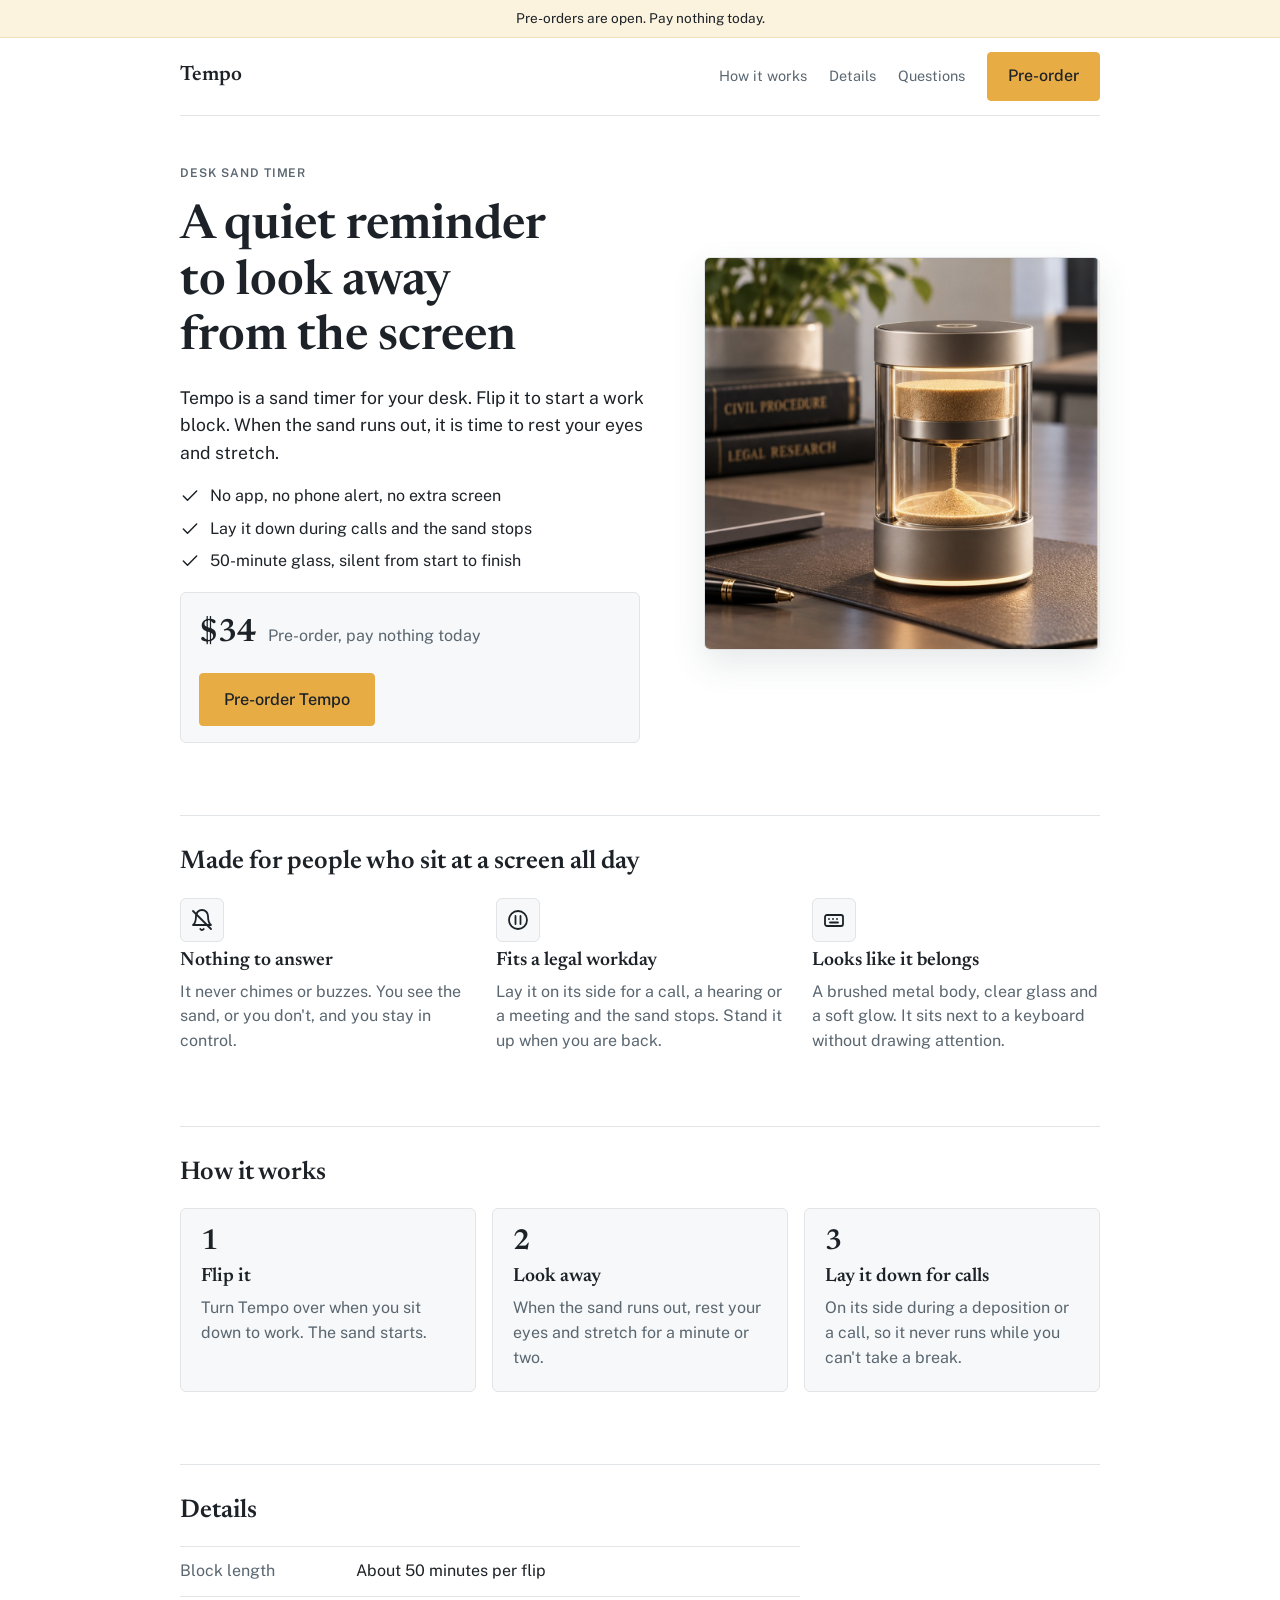
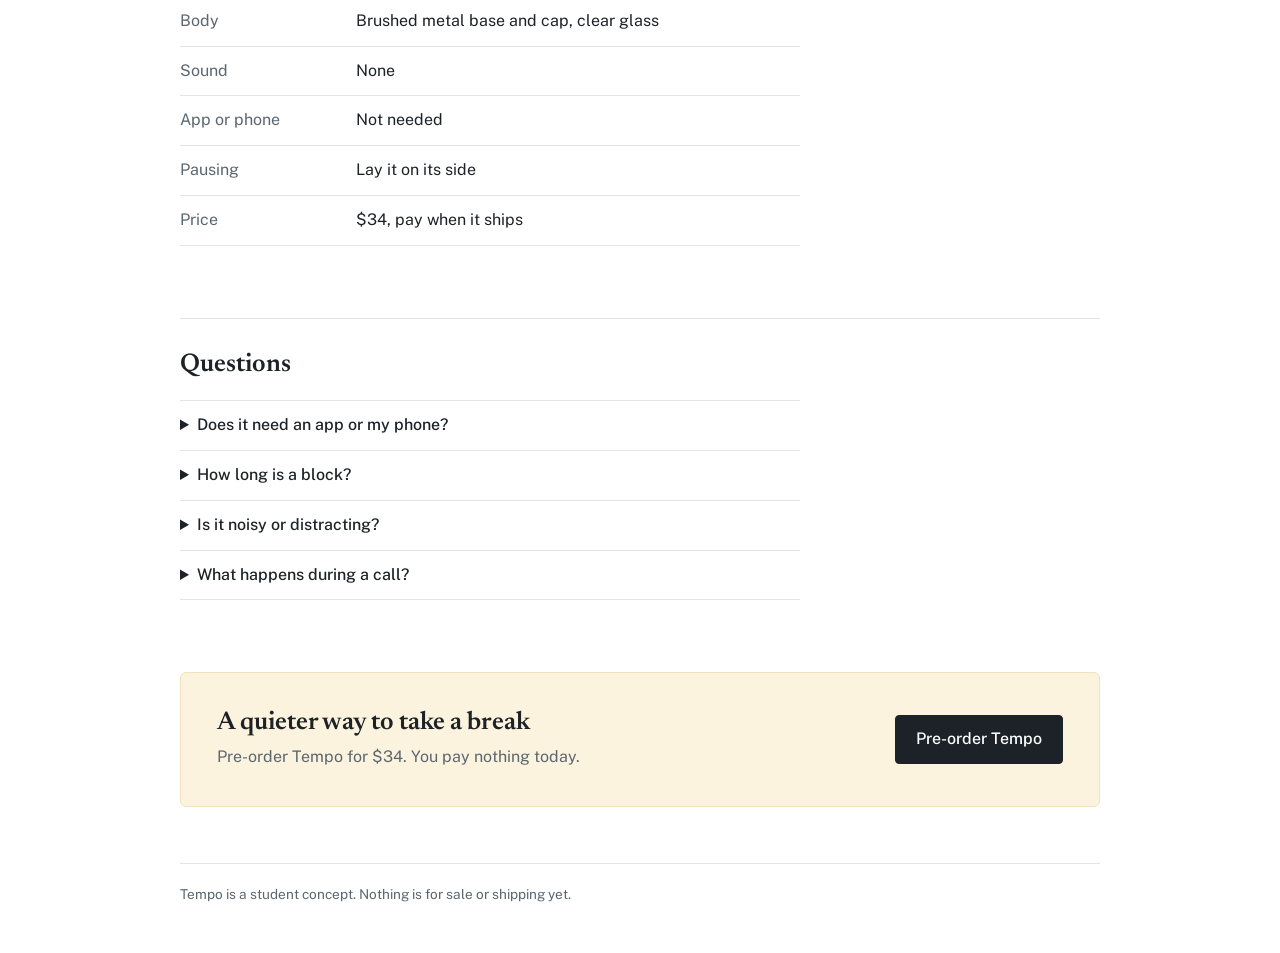
==== index.html @ 4ef8186d "Add files via upload" ====
<!doctype html>
<html lang="en">
<head>
<meta charset="utf-8">
<meta name="viewport" content="width=device-width, initial-scale=1">
<title>Tempo | A quiet desk sand timer for screen breaks</title>
<meta name="description" content="Tempo is a sand timer for your desk. Flip it to start a work block, and when the sand runs out, look away from the screen and stretch. No app, no alerts.">
<link rel="icon" href="favicon.svg" type="image/svg+xml">
<link rel="stylesheet" href="https://fonts.googleapis.com/css2?family=Newsreader:wght@500;600&family=Public+Sans:wght@400;500;600&display=swap">
<link rel="stylesheet" href="styles.css">
<!-- ANALYTICS: paste your analytics snippet (Plausible, Google Analytics, etc.) here and on the other pages. -->
</head>
<body data-page="home" class="has-sticky">
<div class="announce">Pre-orders are open. Pay nothing today.</div>
<div class="col">
  <nav>
    <a class="brand" href="index.html">Tempo</a>
    <div class="navlinks">
      <a class="navlink" href="#how">How it works</a>
      <a class="navlink" href="#details">Details</a>
      <a class="navlink" href="#faq">Questions</a>
      <a class="btn" href="checkout.html" data-cta>Pre-order</a>
    </div>
  </nav>

  <main>
    <section class="hero">
      <div class="text">
        <span class="label">Desk sand timer</span>
        <h1 data-focus tabindex="-1">A quiet reminder to look away from the screen</h1>
        <p class="lead">Tempo is a sand timer for your desk. Flip it to start a work block. When the sand runs out, it is time to rest your eyes and stretch.</p>
        <ul class="checks">
          <li><svg viewBox="0 0 24 24" aria-hidden="true"><polyline points="4 12 9 17 20 6"/></svg>No app, no phone alert, no extra screen</li>
          <li><svg viewBox="0 0 24 24" aria-hidden="true"><polyline points="4 12 9 17 20 6"/></svg>Lay it down during calls and the sand stops</li>
          <li><svg viewBox="0 0 24 24" aria-hidden="true"><polyline points="4 12 9 17 20 6"/></svg>50-minute glass, silent from start to finish</li>
        </ul>
        <div class="buybox">
          <div class="price"><strong>$34</strong><span class="muted">Pre-order, pay nothing today</span></div>
          <a class="btn big" href="checkout.html" data-cta>Pre-order Tempo</a>
        </div>
      </div>
      <figure class="shot">
        <img src="tempo-hero.jpg" width="1010" height="1002" alt="Concept render of the Tempo sand timer on a desk next to law books, with a brushed metal body, clear glass and a soft glow">
      </figure>
    </section>

    <section class="block">
      <h2>Made for people who sit at a screen all day</h2>
      <div class="cols3">
        <div>
          <span class="icon"><svg viewBox="0 0 24 24" aria-hidden="true"><path d="M6 8a6 6 0 0 1 12 0c0 7 3 9 3 9H3s3-2 3-9"/><path d="M10.3 21a1.94 1.94 0 0 0 3.4 0"/><path d="M3 3l18 18"/></svg></span>
          <h3>Nothing to answer</h3><p class="muted">It never chimes or buzzes. You see the sand, or you don't, and you stay in control.</p>
        </div>
        <div>
          <span class="icon"><svg viewBox="0 0 24 24" aria-hidden="true"><circle cx="12" cy="12" r="9"/><path d="M9.5 8v8M14.5 8v8"/></svg></span>
          <h3>Fits a legal workday</h3><p class="muted">Lay it on its side for a call, a hearing or a meeting and the sand stops. Stand it up when you are back.</p>
        </div>
        <div>
          <span class="icon"><svg viewBox="0 0 24 24" aria-hidden="true"><rect x="3" y="7" width="18" height="11" rx="2"/><path d="M7 11h.01M11 11h.01M15 11h.01M8 14.5h8"/></svg></span>
          <h3>Looks like it belongs</h3><p class="muted">A brushed metal body, clear glass and a soft glow. It sits next to a keyboard without drawing attention.</p>
        </div>
      </div>
    </section>

    <section class="block" id="how">
      <h2>How it works</h2>
      <ol class="stepcards">
        <li><span class="n">1</span><h3>Flip it</h3><p class="muted">Turn Tempo over when you sit down to work. The sand starts.</p></li>
        <li><span class="n">2</span><h3>Look away</h3><p class="muted">When the sand runs out, rest your eyes and stretch for a minute or two.</p></li>
        <li><span class="n">3</span><h3>Lay it down for calls</h3><p class="muted">On its side during a deposition or a call, so it never runs while you can't take a break.</p></li>
      </ol>
    </section>

    <section class="block" id="details">
      <h2>Details</h2>
      <dl class="specs">
        <dt>Block length</dt><dd>About 50 minutes per flip</dd>
        <dt>Body</dt><dd>Brushed metal base and cap, clear glass</dd>
        <dt>Sound</dt><dd>None</dd>
        <dt>App or phone</dt><dd>Not needed</dd>
        <dt>Pausing</dt><dd>Lay it on its side</dd>
        <dt>Price</dt><dd>$34, pay when it ships</dd>
      </dl>
    </section>

    <section class="block" id="faq">
      <h2>Questions</h2>
      <div>
        <details><summary>Does it need an app or my phone?</summary><p>No. There is nothing to pair, connect or install.</p></details>
        <details><summary>How long is a block?</summary><p>The glass runs for about 50 minutes, which is how often a short screen break is usually suggested.</p></details>
        <details><summary>Is it noisy or distracting?</summary><p>It makes no sound. Nobody else in the office needs to know it is there.</p></details>
        <details><summary>What happens during a call?</summary><p>Lay it on its side and the sand stops. Stand it back up and it picks up where it left off.</p></details>
      </div>
    </section>

    <section class="band">
      <div>
        <h2>A quieter way to take a break</h2>
        <p>Pre-order Tempo for $34. You pay nothing today.</p>
      </div>
      <a class="btn" href="checkout.html" data-cta>Pre-order Tempo</a>
    </section>
  </main>

  <footer>Tempo is a student concept. Nothing is for sale or shipping yet.</footer>
</div>

<div class="sticky-cta">
  <div><strong>$34</strong> <span class="small">pay nothing today</span></div>
  <a class="btn" href="checkout.html" data-cta>Pre-order</a>
</div>
<script src="site.js"></script>
</body>
</html>
---- styles.css ----
:root {
  --bg: #ffffff;
  --surface: #f6f8f9;
  --ink: #1c2227;
  --muted: #5a6670;
  --rule: #e1e5e8;
  --accent: #e8ac45;
  --accent-hover: #dd9f33;
  --tint: #fcf3df;
  --err: #b83c2b;
  --display: "Newsreader", Georgia, "Times New Roman", serif;
  --body: "Public Sans", system-ui, -apple-system, "Segoe UI", Arial, sans-serif;
  color-scheme: light;
}
* { box-sizing: border-box; }
html { -webkit-text-size-adjust: 100%; }
body {
  margin: 0;
  background: var(--bg); color: var(--ink);
  font-family: var(--body); font-size: 16px; line-height: 1.55;
  padding: 0 16px 48px;
}
[hidden] { display: none !important; }
.col { max-width: 920px; margin: 0 auto; }
h1, h2, h3 { font-family: var(--display); font-weight: 600; line-height: 1.15; margin: 0; text-wrap: balance; }
h1 { font-size: clamp(2rem, 5vw, 3rem); }
h2 { font-size: 1.6rem; }
h3 { font-size: 1.2rem; }
p { margin: 0; max-width: 62ch; }
a { color: var(--ink); }
.muted { color: var(--muted); }
.small { font-size: .85rem; color: var(--muted); }
.label { font-size: .75rem; letter-spacing: .08em; text-transform: uppercase; color: var(--muted); font-weight: 600; }
[tabindex="-1"]:focus { outline: none; }
:focus-visible { outline: 2px solid var(--ink); outline-offset: 2px; }

nav { display: flex; align-items: center; justify-content: space-between; gap: 16px; padding-block: 14px; border-bottom: 1px solid var(--rule); position: sticky; top: 0; background: var(--bg); z-index: 5; }
nav .brand { font-family: var(--display); font-weight: 600; font-size: 1.3rem; text-decoration: none; }
.btn { display: inline-block; background: var(--accent); color: var(--ink); border: 1px solid var(--accent); border-radius: 4px; padding: 11px 20px; font: inherit; font-weight: 500; text-decoration: none; cursor: pointer; }
.btn.alt { background: transparent; color: var(--ink); border-color: var(--rule); }
.btn:hover { background: var(--accent-hover); border-color: var(--accent-hover); }
.btn.alt:hover { background: var(--surface); border-color: var(--rule); }
.btn[disabled] { opacity: .4; cursor: default; }

main { display: flex; flex-direction: column; gap: 72px; padding-top: 48px; }
.hero { display: grid; grid-template-columns: minmax(0, 1.1fr) minmax(0, .9fr); gap: 40px; align-items: center; }
.hero .text { display: flex; flex-direction: column; gap: 18px; min-width: 0; }
.price { display: flex; align-items: baseline; gap: 12px; }
.price strong { font-family: var(--display); font-size: 2rem; font-weight: 600; }
.shot { margin: 0; border: 1px solid var(--rule); border-radius: 6px; overflow: hidden; background: var(--surface); box-shadow: 0 14px 34px rgba(60, 70, 80, .12); }
.shot img { display: block; width: 100%; height: auto; }
.cols3 { display: grid; grid-template-columns: repeat(3, minmax(0, 1fr)); gap: 28px; }
.cols3 > div { display: flex; flex-direction: column; gap: 8px; min-width: 0; }
section.block { display: flex; flex-direction: column; gap: 20px; border-top: 1px solid var(--rule); padding-top: 32px; }
ol.steps { margin: 0; padding-left: 1.3em; display: flex; flex-direction: column; gap: 8px; max-width: 58ch; }
details { border-top: 1px solid var(--rule); padding-block: 12px; max-width: 62ch; }
details:last-of-type { border-bottom: 1px solid var(--rule); }
summary { cursor: pointer; font-weight: 500; }
details p { margin-top: 8px; color: var(--muted); }
.buy { display: flex; flex-wrap: wrap; align-items: center; gap: 16px; }

.checkout { display: grid; grid-template-columns: minmax(0, 1.2fr) minmax(0, .8fr); gap: 40px; align-items: start; }
form.card, .summary, .notice { background: var(--surface); border: 1px solid var(--rule); border-radius: 6px; padding: 24px; display: flex; flex-direction: column; gap: 16px; min-width: 0; }
.notice { gap: 12px; }
.field { display: flex; flex-direction: column; gap: 6px; }
.field label, .field .lab { font-size: .85rem; font-weight: 600; }
input[type="text"], input[type="email"], select, textarea { font: inherit; color: var(--ink); background: var(--bg); border: 1px solid var(--rule); border-radius: 4px; padding: 10px 12px; width: 100%; }
textarea { min-height: 84px; resize: vertical; }
.line { display: flex; justify-content: space-between; gap: 16px; }
.line.total { border-top: 1px solid var(--rule); padding-top: 12px; font-weight: 600; }
.item { display: flex; gap: 14px; align-items: center; }
.item img { width: 56px; height: 56px; object-fit: cover; object-position: 63% 50%; border-radius: 4px; flex: none; }
.err { color: var(--err); font-size: .85rem; }

.score { display: flex; flex-wrap: wrap; gap: 6px; }
.score label { cursor: pointer; }
.score input { position: absolute; opacity: 0; pointer-events: none; }
.score span { display: grid; place-items: center; width: 40px; height: 40px; border: 1px solid var(--rule); border-radius: 4px; background: var(--bg); }
.score input:checked + span { background: var(--ink); color: var(--bg); border-color: var(--ink); }
.score input:focus-visible + span { outline: 2px solid var(--ink); outline-offset: 2px; }

table { border-collapse: collapse; width: 100%; font-variant-numeric: tabular-nums; }
th, td { text-align: left; padding: 8px 12px; border-bottom: 1px solid var(--rule); }
th { font-size: .75rem; letter-spacing: .06em; text-transform: uppercase; color: var(--muted); }
.scroll { overflow-x: auto; }
.row { display: flex; flex-wrap: wrap; gap: 8px; }
ul.plain { margin: 0; padding-left: 1.1em; display: flex; flex-direction: column; gap: 6px; }

footer { margin-top: 56px; padding-top: 20px; border-top: 1px solid var(--rule); font-size: .85rem; color: var(--muted); }

@media (max-width: 720px) {
  .hero, .checkout { grid-template-columns: minmax(0, 1fr); gap: 24px; }
  .cols3 { grid-template-columns: minmax(0, 1fr); gap: 20px; }
  main { gap: 48px; padding-top: 28px; }
  .shot { order: -1; }
}

/* additions */
.announce { background: var(--tint); color: var(--ink); text-align: center; font-size: .85rem; padding: 8px 16px; margin-inline: -16px; border-bottom: 1px solid #f1e2bd; }
.navlinks { display: flex; align-items: center; gap: 22px; }
.navlink { font-size: .9rem; text-decoration: none; color: var(--muted); }
.navlink:hover { color: var(--ink); }
.lead { font-size: 1.1rem; }
ul.checks { list-style: none; margin: 0; padding: 0; display: flex; flex-direction: column; gap: 8px; }
ul.checks li { display: flex; gap: 10px; align-items: flex-start; }
ul.checks svg, .icon svg { fill: none; stroke: currentColor; stroke-width: 1.8; stroke-linecap: round; stroke-linejoin: round; }
ul.checks svg { width: 20px; height: 20px; flex: none; margin-top: 2px; }
.buybox { display: flex; flex-wrap: wrap; align-items: center; justify-content: space-between; gap: 14px 20px; border: 1px solid var(--rule); background: var(--surface); border-radius: 6px; padding: 16px 18px; max-width: 460px; }
.btn.big { padding: 13px 24px; font-size: 1.02rem; }
.icon { display: grid; place-items: center; width: 44px; height: 44px; border: 1px solid var(--rule); border-radius: 6px; background: var(--surface); }
.icon svg { width: 24px; height: 24px; }
ol.stepcards { list-style: none; margin: 0; padding: 0; display: grid; grid-template-columns: repeat(3, minmax(0, 1fr)); gap: 16px; }
ol.stepcards li { background: var(--surface); border: 1px solid var(--rule); border-radius: 6px; padding: 20px; display: flex; flex-direction: column; gap: 8px; min-width: 0; }
.stepcards .n { font-family: var(--display); font-size: 1.8rem; font-weight: 600; line-height: 1; }
dl.specs { display: grid; grid-template-columns: minmax(0, 11rem) minmax(0, 1fr); margin: 0; max-width: 620px; }
dl.specs dt, dl.specs dd { margin: 0; padding: 12px 0; border-top: 1px solid var(--rule); }
dl.specs dt { color: var(--muted); }
dl.specs dt:nth-last-of-type(1), dl.specs dd:last-of-type { border-bottom: 1px solid var(--rule); }
.band { background: var(--tint); color: var(--ink); border: 1px solid #f1e2bd; border-radius: 6px; padding: 36px; display: flex; flex-wrap: wrap; align-items: center; justify-content: space-between; gap: 20px 32px; }
.band p { margin-top: 6px; color: var(--muted); }
.band .btn { background: var(--ink); color: var(--bg); border-color: var(--ink); }
.band .btn:hover { background: #2d363d; border-color: #2d363d; }
.sticky-cta { display: none; }
.progress { list-style: none; margin: 0; padding: 0; display: flex; gap: 20px; font-size: .85rem; color: var(--muted); }
.progress li { display: flex; align-items: center; gap: 8px; }
.progress li::before { content: attr(data-n); display: grid; place-items: center; width: 22px; height: 22px; border: 1px solid var(--rule); border-radius: 50%; font-weight: 600; }
.progress li[aria-current="step"] { color: var(--ink); font-weight: 600; }
.progress li[aria-current="step"]::before { background: var(--ink); color: var(--bg); border-color: var(--ink); }
.item img { width: 72px; height: 72px; }
.status { display: flex; gap: 14px; align-items: flex-start; }
.status .icon { flex: none; }
html { scroll-behavior: smooth; scroll-padding-top: 72px; }
@media (prefers-reduced-motion: reduce) { html { scroll-behavior: auto; } }

@media (max-width: 720px) {
  .navlink { display: none; }
  ol.stepcards { grid-template-columns: minmax(0, 1fr); }
  .band { padding: 24px; }
  body.has-sticky { padding-bottom: 88px; }
  .sticky-cta { display: flex; align-items: center; justify-content: space-between; gap: 12px; position: fixed; left: 0; right: 0; bottom: 0; background: var(--surface); border-top: 1px solid var(--rule); padding: 10px 16px calc(10px + env(safe-area-inset-bottom, 0px)); z-index: 6; }
}

main.tight { gap: 28px; }
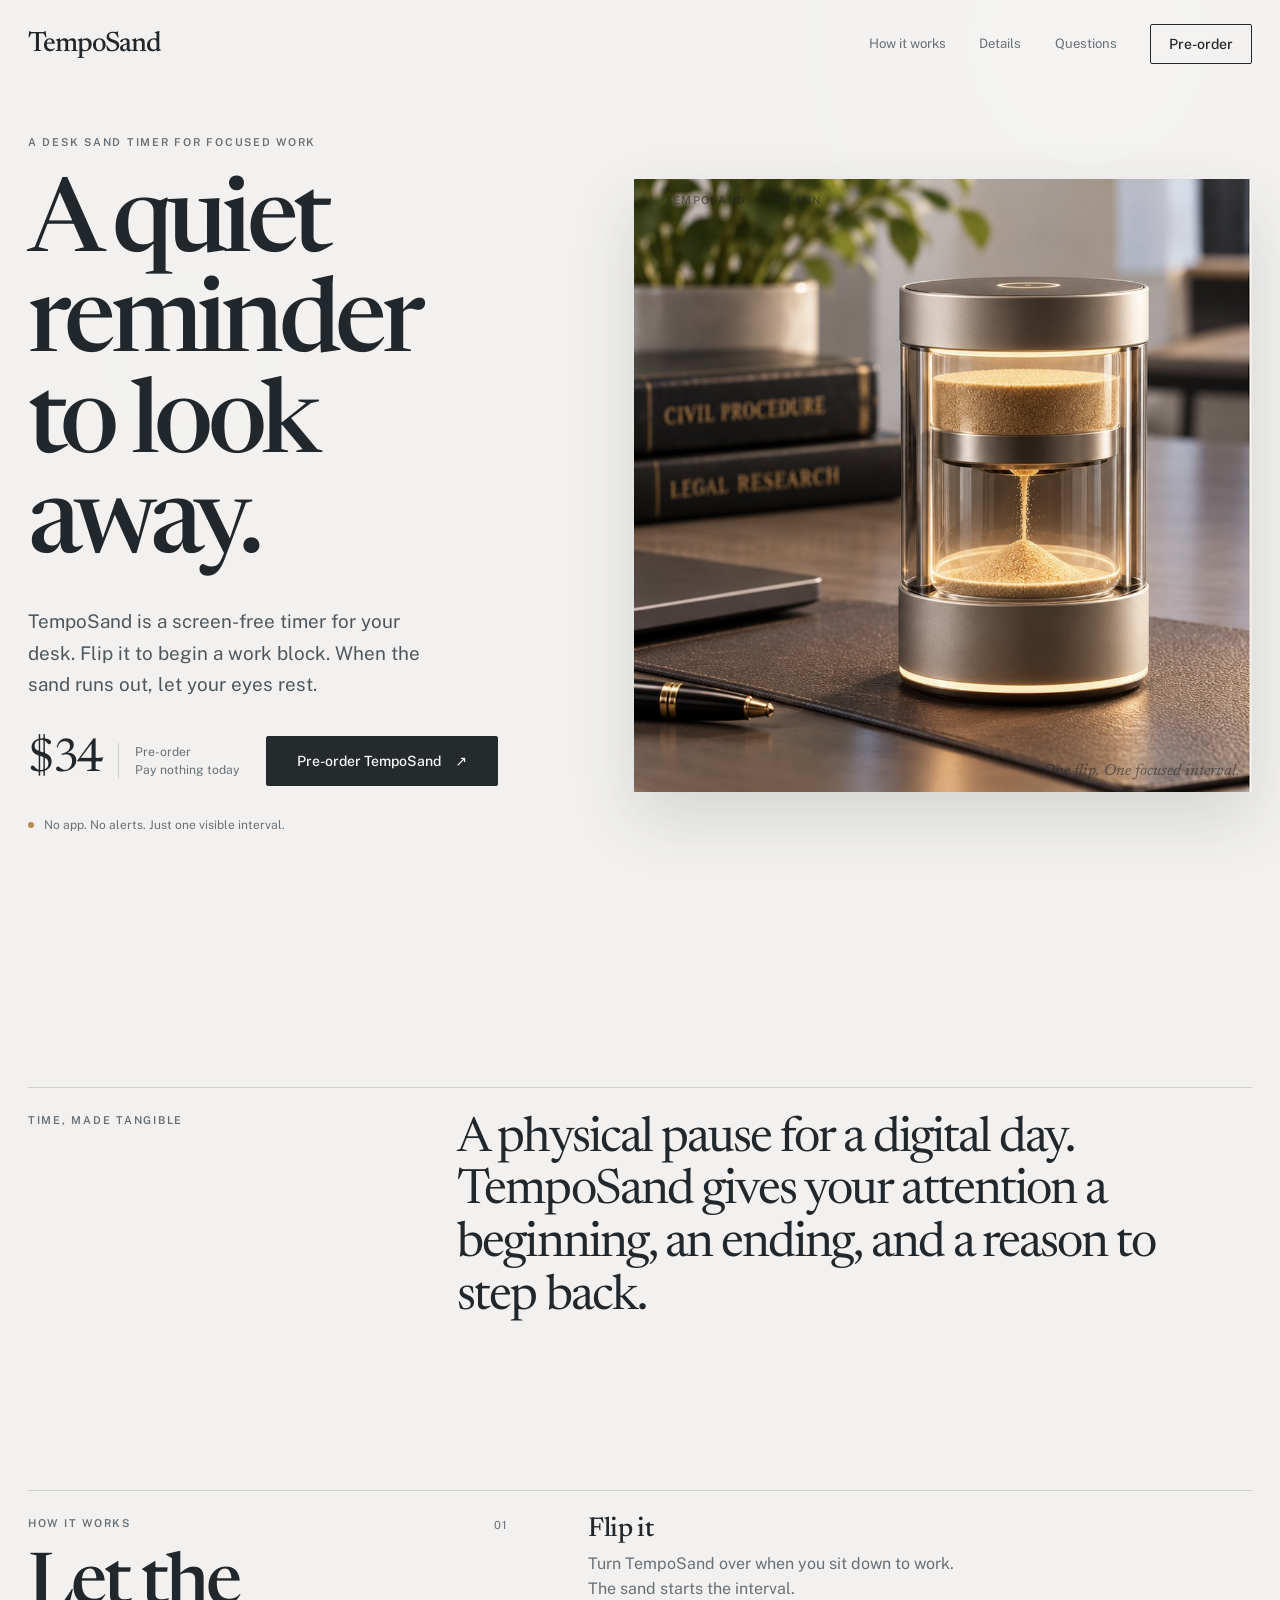
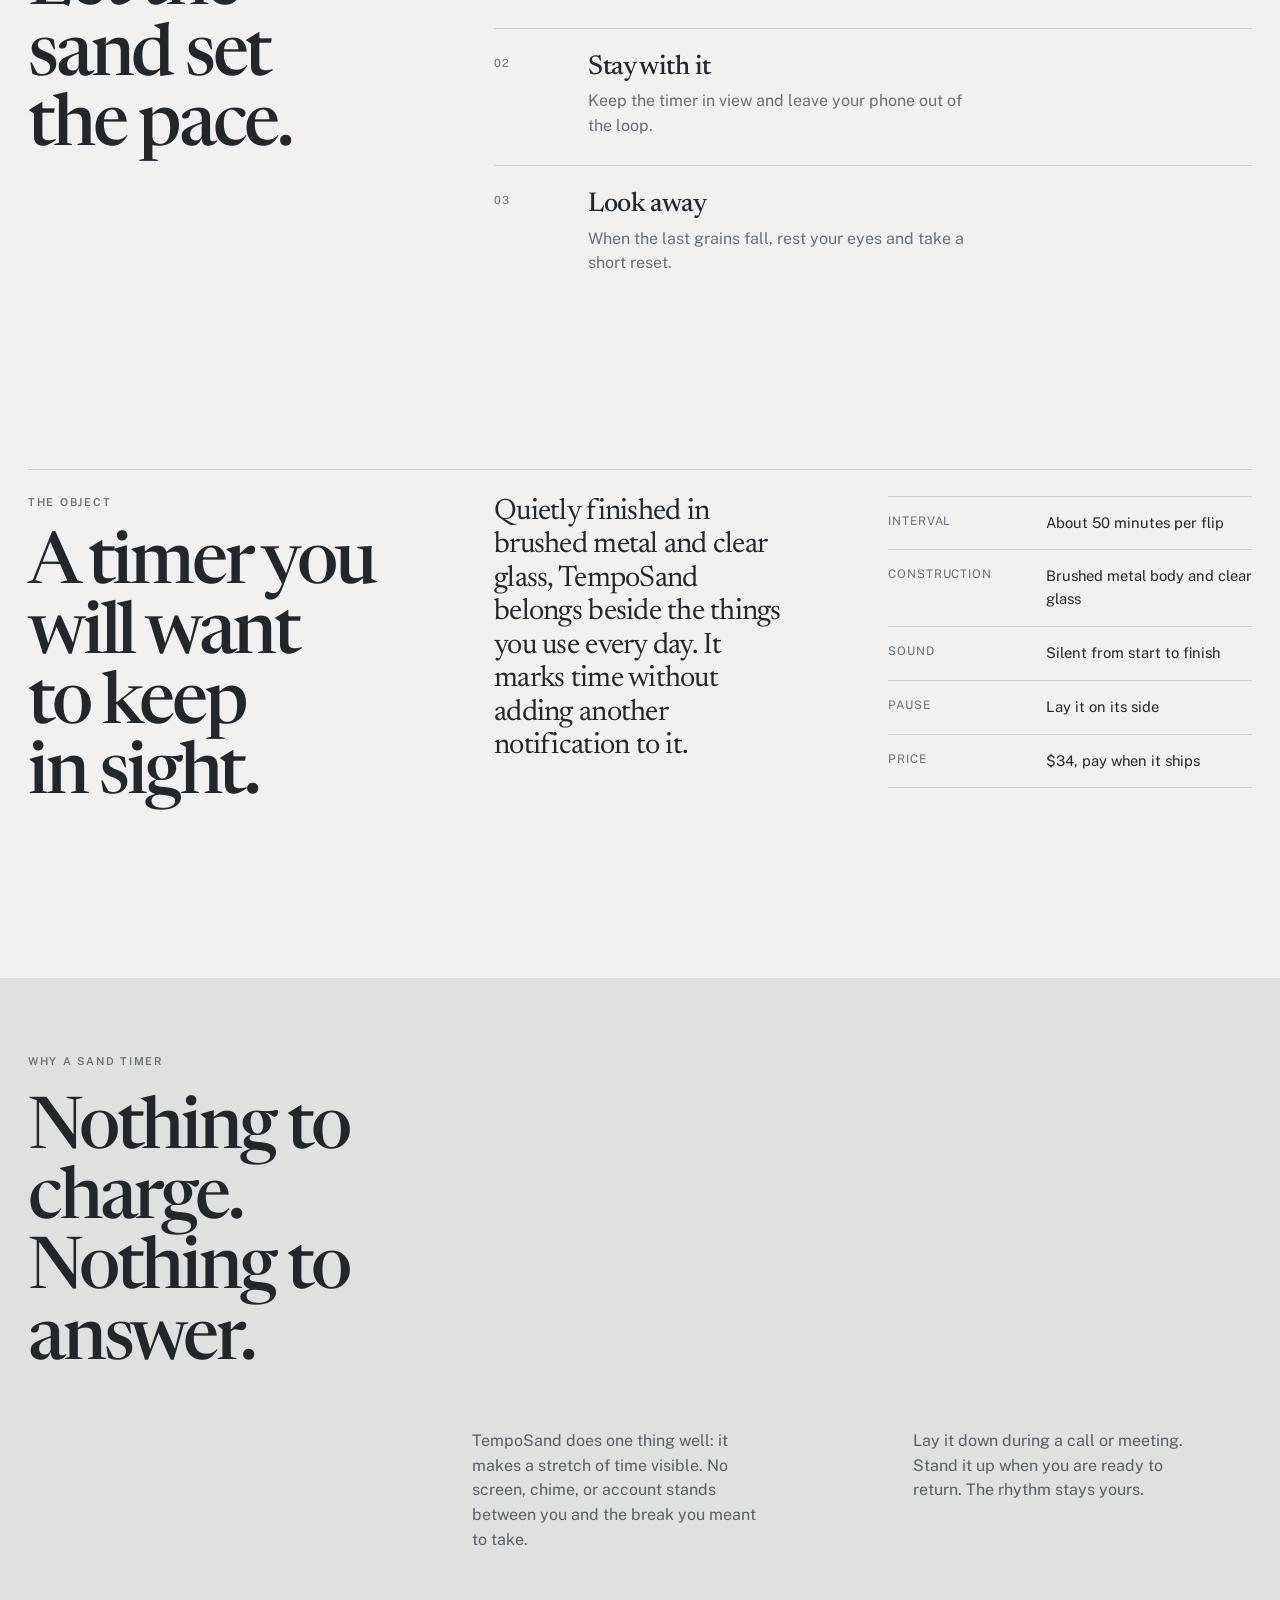
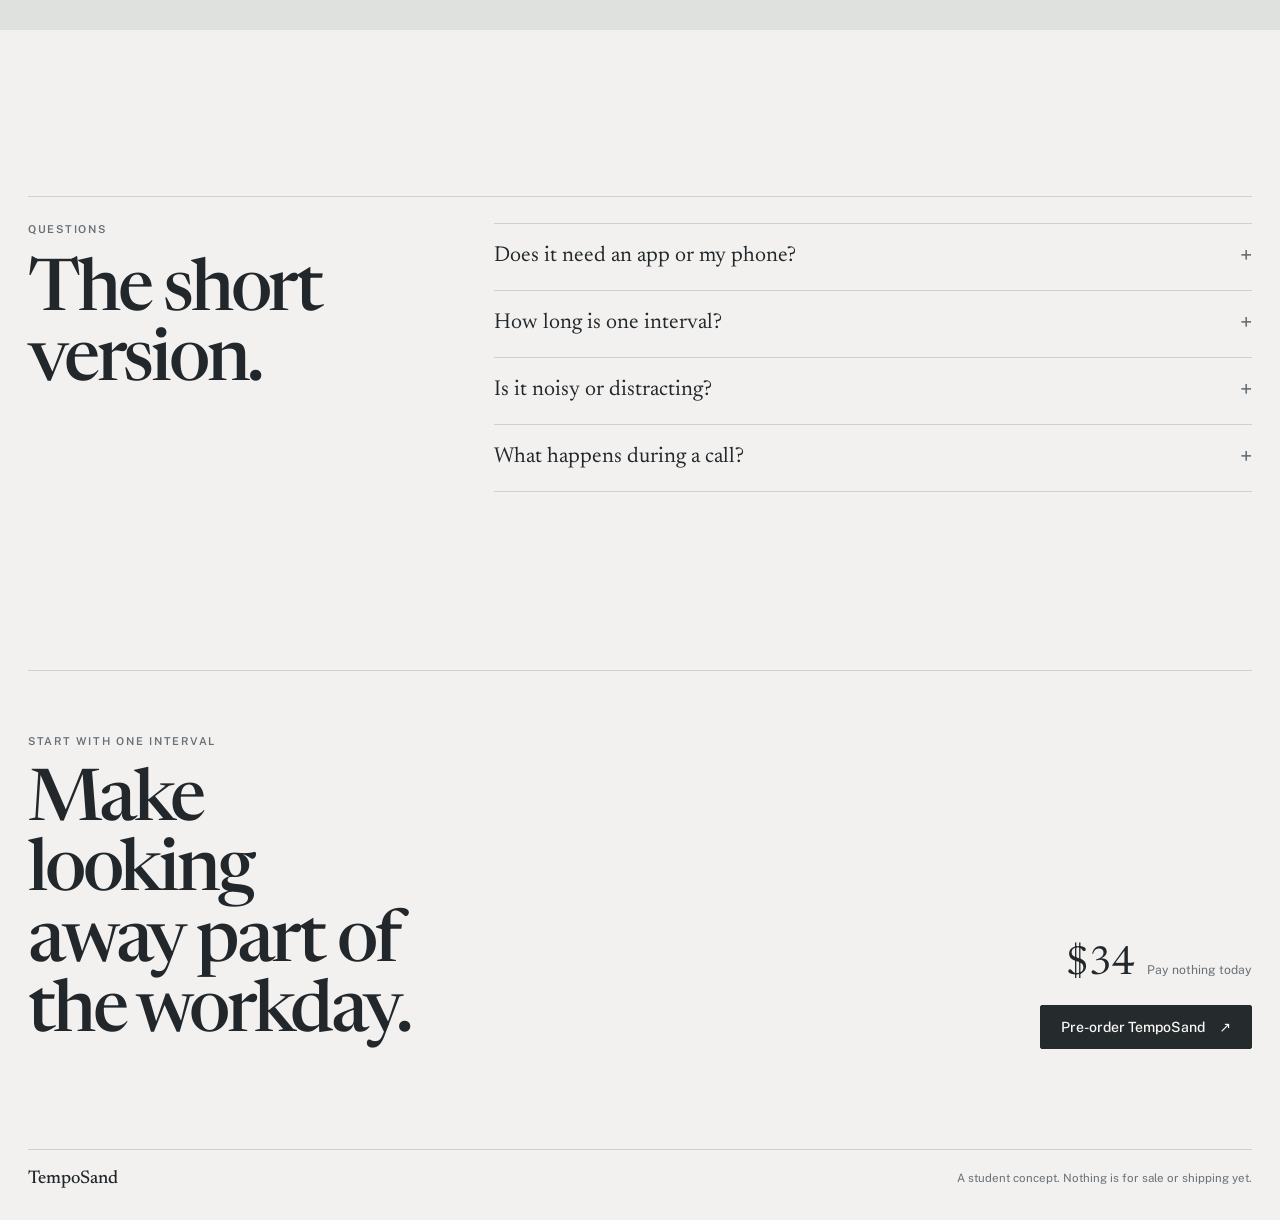
==== commit d520d632: "revision 2" ====
--- a/index.html
+++ b/index.html
@@ -3,112 +3,109 @@
 <head>
 <meta charset="utf-8">
 <meta name="viewport" content="width=device-width, initial-scale=1">
-<title>Tempo | A quiet desk sand timer for screen breaks</title>
-<meta name="description" content="Tempo is a sand timer for your desk. Flip it to start a work block, and when the sand runs out, look away from the screen and stretch. No app, no alerts.">
+<title>TempoSand | A quiet desk sand timer</title>
+<meta name="description" content="TempoSand is a screen-free desk sand timer for focused work blocks and intentional breaks. Pre-order for $34 and pay nothing today.">
 <link rel="icon" href="favicon.svg" type="image/svg+xml">
-<link rel="stylesheet" href="https://fonts.googleapis.com/css2?family=Newsreader:wght@500;600&family=Public+Sans:wght@400;500;600&display=swap">
+<link rel="preconnect" href="https://fonts.googleapis.com">
+<link rel="preconnect" href="https://fonts.gstatic.com" crossorigin>
+<link rel="stylesheet" href="https://fonts.googleapis.com/css2?family=Newsreader:opsz,wght@6..72,400;6..72,500;6..72,600&family=Public+Sans:wght@400;500;600&display=swap">
 <link rel="stylesheet" href="styles.css">
 <!-- ANALYTICS: paste your analytics snippet (Plausible, Google Analytics, etc.) here and on the other pages. -->
 </head>
 <body data-page="home" class="has-sticky">
-<div class="announce">Pre-orders are open. Pay nothing today.</div>
-<div class="col">
-  <nav>
-    <a class="brand" href="index.html">Tempo</a>
-    <div class="navlinks">
-      <a class="navlink" href="#how">How it works</a>
-      <a class="navlink" href="#details">Details</a>
-      <a class="navlink" href="#faq">Questions</a>
-      <a class="btn" href="checkout.html" data-cta>Pre-order</a>
-    </div>
-  </nav>
+<div class="site-shell">
+  <header class="site-header">
+    <a class="brand" href="index.html" aria-label="TempoSand home">TempoSand</a>
+    <nav aria-label="Primary navigation">
+      <a href="#how">How it works</a>
+      <a href="#details">Details</a>
+      <a href="#faq">Questions</a>
+      <a class="btn btn-small" href="checkout.html" data-cta>Pre-order</a>
+    </nav>
+  </header>
 
   <main>
-    <section class="hero">
-      <div class="text">
-        <span class="label">Desk sand timer</span>
-        <h1 data-focus tabindex="-1">A quiet reminder to look away from the screen</h1>
-        <p class="lead">Tempo is a sand timer for your desk. Flip it to start a work block. When the sand runs out, it is time to rest your eyes and stretch.</p>
-        <ul class="checks">
-          <li><svg viewBox="0 0 24 24" aria-hidden="true"><polyline points="4 12 9 17 20 6"/></svg>No app, no phone alert, no extra screen</li>
-          <li><svg viewBox="0 0 24 24" aria-hidden="true"><polyline points="4 12 9 17 20 6"/></svg>Lay it down during calls and the sand stops</li>
-          <li><svg viewBox="0 0 24 24" aria-hidden="true"><polyline points="4 12 9 17 20 6"/></svg>50-minute glass, silent from start to finish</li>
-        </ul>
-        <div class="buybox">
-          <div class="price"><strong>$34</strong><span class="muted">Pre-order, pay nothing today</span></div>
-          <a class="btn big" href="checkout.html" data-cta>Pre-order Tempo</a>
+    <section class="hero" aria-labelledby="hero-title">
+      <div class="hero-copy">
+        <p class="eyebrow">A desk sand timer for focused work</p>
+        <h1 id="hero-title" data-focus tabindex="-1">A quiet reminder to look away.</h1>
+        <p class="hero-lede">TempoSand is a screen-free timer for your desk. Flip it to begin a work block. When the sand runs out, let your eyes rest.</p>
+        <div class="hero-purchase">
+          <div class="price-lockup"><span class="price">$34</span><span class="price-note">Pre-order<br>Pay nothing today</span></div>
+          <a class="btn btn-dark btn-large" href="checkout.html" data-cta>Pre-order TempoSand <span aria-hidden="true">↗</span></a>
         </div>
+        <p class="hero-note"><span class="status-dot" aria-hidden="true"></span> No app. No alerts. Just one visible interval.</p>
       </div>
-      <figure class="shot">
-        <img src="tempo-hero.jpg" width="1010" height="1002" alt="Concept render of the Tempo sand timer on a desk next to law books, with a brushed metal body, clear glass and a soft glow">
+      <figure class="product-stage">
+        <div class="stage-kicker">TempoSand <span>·</span> 50 min</div>
+        <img src="tempo-hero.jpg" width="1010" height="1002" alt="TempoSand desk sand timer with brushed metal ends and clear glass, sand flowing through the center">
+        <figcaption>One flip. One focused interval.</figcaption>
       </figure>
     </section>
 
-    <section class="block">
-      <h2>Made for people who sit at a screen all day</h2>
-      <div class="cols3">
-        <div>
-          <span class="icon"><svg viewBox="0 0 24 24" aria-hidden="true"><path d="M6 8a6 6 0 0 1 12 0c0 7 3 9 3 9H3s3-2 3-9"/><path d="M10.3 21a1.94 1.94 0 0 0 3.4 0"/><path d="M3 3l18 18"/></svg></span>
-          <h3>Nothing to answer</h3><p class="muted">It never chimes or buzzes. You see the sand, or you don't, and you stay in control.</p>
-        </div>
-        <div>
-          <span class="icon"><svg viewBox="0 0 24 24" aria-hidden="true"><circle cx="12" cy="12" r="9"/><path d="M9.5 8v8M14.5 8v8"/></svg></span>
-          <h3>Fits a legal workday</h3><p class="muted">Lay it on its side for a call, a hearing or a meeting and the sand stops. Stand it up when you are back.</p>
-        </div>
-        <div>
-          <span class="icon"><svg viewBox="0 0 24 24" aria-hidden="true"><rect x="3" y="7" width="18" height="11" rx="2"/><path d="M7 11h.01M11 11h.01M15 11h.01M8 14.5h8"/></svg></span>
-          <h3>Looks like it belongs</h3><p class="muted">A brushed metal body, clear glass and a soft glow. It sits next to a keyboard without drawing attention.</p>
-        </div>
+    <section class="intro-band" aria-label="Product introduction">
+      <p class="eyebrow">Time, made tangible</p>
+      <p class="intro-statement">A physical pause for a digital day. TempoSand gives your attention a beginning, an ending, and a reason to step back.</p>
+    </section>
+
+    <section class="section section-split" id="how" aria-labelledby="how-title">
+      <div class="section-heading">
+        <p class="eyebrow">How it works</p>
+        <h2 id="how-title">Let the sand set the pace.</h2>
+      </div>
+      <ol class="steps">
+        <li><span class="step-number">01</span><div><h3>Flip it</h3><p>Turn TempoSand over when you sit down to work. The sand starts the interval.</p></div></li>
+        <li><span class="step-number">02</span><div><h3>Stay with it</h3><p>Keep the timer in view and leave your phone out of the loop.</p></div></li>
+        <li><span class="step-number">03</span><div><h3>Look away</h3><p>When the last grains fall, rest your eyes and take a short reset.</p></div></li>
+      </ol>
+    </section>
+
+    <section class="section detail-section" id="details" aria-labelledby="details-title">
+      <div class="section-heading">
+        <p class="eyebrow">The object</p>
+        <h2 id="details-title">A timer you will want to keep in sight.</h2>
+      </div>
+      <div class="detail-grid">
+        <p class="detail-lede">Quietly finished in brushed metal and clear glass, TempoSand belongs beside the things you use every day. It marks time without adding another notification to it.</p>
+        <dl class="specs">
+          <div><dt>Interval</dt><dd>About 50 minutes per flip</dd></div>
+          <div><dt>Construction</dt><dd>Brushed metal body and clear glass</dd></div>
+          <div><dt>Sound</dt><dd>Silent from start to finish</dd></div>
+          <div><dt>Pause</dt><dd>Lay it on its side</dd></div>
+          <div><dt>Price</dt><dd>$34, pay when it ships</dd></div>
+        </dl>
       </div>
     </section>
 
-    <section class="block" id="how">
-      <h2>How it works</h2>
-      <ol class="stepcards">
-        <li><span class="n">1</span><h3>Flip it</h3><p class="muted">Turn Tempo over when you sit down to work. The sand starts.</p></li>
-        <li><span class="n">2</span><h3>Look away</h3><p class="muted">When the sand runs out, rest your eyes and stretch for a minute or two.</p></li>
-        <li><span class="n">3</span><h3>Lay it down for calls</h3><p class="muted">On its side during a deposition or a call, so it never runs while you can't take a break.</p></li>
-      </ol>
+    <section class="section quiet-section" aria-labelledby="quiet-title">
+      <p class="eyebrow">Why a sand timer</p>
+      <h2 id="quiet-title">Nothing to charge.<br>Nothing to answer.</h2>
+      <div class="quiet-columns">
+        <p>TempoSand does one thing well: it makes a stretch of time visible. No screen, chime, or account stands between you and the break you meant to take.</p>
+        <p>Lay it down during a call or meeting. Stand it up when you are ready to return. The rhythm stays yours.</p>
+      </div>
     </section>
 
-    <section class="block" id="details">
-      <h2>Details</h2>
-      <dl class="specs">
-        <dt>Block length</dt><dd>About 50 minutes per flip</dd>
-        <dt>Body</dt><dd>Brushed metal base and cap, clear glass</dd>
-        <dt>Sound</dt><dd>None</dd>
-        <dt>App or phone</dt><dd>Not needed</dd>
-        <dt>Pausing</dt><dd>Lay it on its side</dd>
-        <dt>Price</dt><dd>$34, pay when it ships</dd>
-      </dl>
-    </section>
-
-    <section class="block" id="faq">
-      <h2>Questions</h2>
-      <div>
-        <details><summary>Does it need an app or my phone?</summary><p>No. There is nothing to pair, connect or install.</p></details>
-        <details><summary>How long is a block?</summary><p>The glass runs for about 50 minutes, which is how often a short screen break is usually suggested.</p></details>
-        <details><summary>Is it noisy or distracting?</summary><p>It makes no sound. Nobody else in the office needs to know it is there.</p></details>
+    <section class="section faq-section" id="faq" aria-labelledby="faq-title">
+      <div class="section-heading"><p class="eyebrow">Questions</p><h2 id="faq-title">The short version.</h2></div>
+      <div class="faq-list">
+        <details><summary>Does it need an app or my phone?</summary><p>No. There is nothing to pair, connect, charge, or install.</p></details>
+        <details><summary>How long is one interval?</summary><p>The glass runs for about 50 minutes per flip.</p></details>
+        <details><summary>Is it noisy or distracting?</summary><p>It makes no sound. The sand is the only signal.</p></details>
         <details><summary>What happens during a call?</summary><p>Lay it on its side and the sand stops. Stand it back up and it picks up where it left off.</p></details>
       </div>
     </section>
 
-    <section class="band">
-      <div>
-        <h2>A quieter way to take a break</h2>
-        <p>Pre-order Tempo for $34. You pay nothing today.</p>
-      </div>
-      <a class="btn" href="checkout.html" data-cta>Pre-order Tempo</a>
+    <section class="final-cta" aria-labelledby="cta-title">
+      <div><p class="eyebrow">Start with one interval</p><h2 id="cta-title">Make looking away part of the workday.</h2></div>
+      <div class="final-cta-action"><span><strong>$34</strong><small>Pay nothing today</small></span><a class="btn btn-dark" href="checkout.html" data-cta>Pre-order TempoSand <span aria-hidden="true">↗</span></a></div>
     </section>
   </main>
 
-  <footer>Tempo is a student concept. Nothing is for sale or shipping yet.</footer>
+  <footer><span>TempoSand</span><span>A student concept. Nothing is for sale or shipping yet.</span></footer>
 </div>
 
-<div class="sticky-cta">
-  <div><strong>$34</strong> <span class="small">pay nothing today</span></div>
-  <a class="btn" href="checkout.html" data-cta>Pre-order</a>
-</div>
+<div class="sticky-cta"><div><strong>$34</strong><span>pay nothing today</span></div><a class="btn btn-dark" href="checkout.html" data-cta>Pre-order</a></div>
 <script src="site.js"></script>
 </body>
 </html>
--- a/styles.css
+++ b/styles.css
@@ -1,143 +1,187 @@
 :root {
-  --bg: #ffffff;
-  --surface: #f6f8f9;
-  --ink: #1c2227;
-  --muted: #5a6670;
-  --rule: #e1e5e8;
-  --accent: #e8ac45;
-  --accent-hover: #dd9f33;
-  --tint: #fcf3df;
-  --err: #b83c2b;
+  --paper: #f2f1ef;
+  --paper-deep: #e7e7e4;
+  --ink: #22272b;
+  --muted: #687077;
+  --rule: rgba(34, 39, 43, .16);
+  --dark: #252b2d;
   --display: "Newsreader", Georgia, "Times New Roman", serif;
-  --body: "Public Sans", system-ui, -apple-system, "Segoe UI", Arial, sans-serif;
+  --body: "Public Sans", system-ui, -apple-system, "Segoe UI", sans-serif;
   color-scheme: light;
 }
+
 * { box-sizing: border-box; }
-html { -webkit-text-size-adjust: 100%; }
-body {
-  margin: 0;
-  background: var(--bg); color: var(--ink);
-  font-family: var(--body); font-size: 16px; line-height: 1.55;
-  padding: 0 16px 48px;
-}
+html { -webkit-text-size-adjust: 100%; scroll-behavior: smooth; scroll-padding-top: 88px; }
+body { margin: 0; background: var(--paper); color: var(--ink); font: 400 16px/1.55 var(--body); }
+body::before { content: ""; position: fixed; inset: 0; pointer-events: none; opacity: .2; background: radial-gradient(circle at 85% 5%, rgba(255,255,255,.92), transparent 32%), radial-gradient(circle at 15% 40%, rgba(255,255,255,.45), transparent 30%); }
 [hidden] { display: none !important; }
-.col { max-width: 920px; margin: 0 auto; }
-h1, h2, h3 { font-family: var(--display); font-weight: 600; line-height: 1.15; margin: 0; text-wrap: balance; }
-h1 { font-size: clamp(2rem, 5vw, 3rem); }
-h2 { font-size: 1.6rem; }
-h3 { font-size: 1.2rem; }
-p { margin: 0; max-width: 62ch; }
-a { color: var(--ink); }
-.muted { color: var(--muted); }
-.small { font-size: .85rem; color: var(--muted); }
-.label { font-size: .75rem; letter-spacing: .08em; text-transform: uppercase; color: var(--muted); font-weight: 600; }
+a { color: inherit; }
+p, h1, h2, h3, figure, dl, ol { margin: 0; }
+h1, h2, h3 { font-family: var(--display); font-weight: 500; line-height: .98; text-wrap: balance; }
+h1 { font-size: clamp(4rem, 8vw, 8rem); letter-spacing: -.055em; }
+h2 { font-size: clamp(3rem, 5.6vw, 6rem); letter-spacing: -.045em; }
+h3 { font-size: 1.7rem; letter-spacing: -.02em; }
+button, input, select, textarea { font: inherit; }
+:focus-visible { outline: 2px solid var(--ink); outline-offset: 4px; }
 [tabindex="-1"]:focus { outline: none; }
-:focus-visible { outline: 2px solid var(--ink); outline-offset: 2px; }
 
-nav { display: flex; align-items: center; justify-content: space-between; gap: 16px; padding-block: 14px; border-bottom: 1px solid var(--rule); position: sticky; top: 0; background: var(--bg); z-index: 5; }
-nav .brand { font-family: var(--display); font-weight: 600; font-size: 1.3rem; text-decoration: none; }
-.btn { display: inline-block; background: var(--accent); color: var(--ink); border: 1px solid var(--accent); border-radius: 4px; padding: 11px 20px; font: inherit; font-weight: 500; text-decoration: none; cursor: pointer; }
-.btn.alt { background: transparent; color: var(--ink); border-color: var(--rule); }
-.btn:hover { background: var(--accent-hover); border-color: var(--accent-hover); }
-.btn.alt:hover { background: var(--surface); border-color: var(--rule); }
-.btn[disabled] { opacity: .4; cursor: default; }
+.site-shell { width: min(100% - 56px, 1440px); margin-inline: auto; position: relative; }
+.site-header { min-height: 88px; display: flex; align-items: center; justify-content: space-between; gap: 24px; position: relative; z-index: 2; }
+.brand { font: 500 1.75rem/1 var(--display); letter-spacing: -.04em; text-decoration: none; }
+nav { display: flex; align-items: center; gap: clamp(18px, 2.6vw, 42px); }
+nav a:not(.btn) { font-size: .82rem; color: var(--muted); text-decoration: none; }
+nav a:not(.btn):hover { color: var(--ink); }
+.btn { display: inline-flex; align-items: center; justify-content: center; gap: 14px; border: 1px solid var(--dark); border-radius: 2px; padding: 14px 20px; color: var(--ink); font: 500 .88rem/1 var(--body); text-decoration: none; cursor: pointer; transition: background .2s ease, color .2s ease, transform .2s ease; }
+.btn:hover { transform: translateY(-1px); }
+.btn-small { padding: 12px 18px; }
+.btn-large { min-width: 232px; padding: 17px 20px; }
+.btn-dark { background: var(--dark); color: #f8f8f6; border-color: var(--dark); }
+.btn-dark:hover { background: #101415; color: #fff; }
+.btn.alt { background: transparent; border-color: var(--rule); }
 
-main { display: flex; flex-direction: column; gap: 72px; padding-top: 48px; }
-.hero { display: grid; grid-template-columns: minmax(0, 1.1fr) minmax(0, .9fr); gap: 40px; align-items: center; }
-.hero .text { display: flex; flex-direction: column; gap: 18px; min-width: 0; }
-.price { display: flex; align-items: baseline; gap: 12px; }
-.price strong { font-family: var(--display); font-size: 2rem; font-weight: 600; }
-.shot { margin: 0; border: 1px solid var(--rule); border-radius: 6px; overflow: hidden; background: var(--surface); box-shadow: 0 14px 34px rgba(60, 70, 80, .12); }
-.shot img { display: block; width: 100%; height: auto; }
-.cols3 { display: grid; grid-template-columns: repeat(3, minmax(0, 1fr)); gap: 28px; }
-.cols3 > div { display: flex; flex-direction: column; gap: 8px; min-width: 0; }
-section.block { display: flex; flex-direction: column; gap: 20px; border-top: 1px solid var(--rule); padding-top: 32px; }
-ol.steps { margin: 0; padding-left: 1.3em; display: flex; flex-direction: column; gap: 8px; max-width: 58ch; }
-details { border-top: 1px solid var(--rule); padding-block: 12px; max-width: 62ch; }
-details:last-of-type { border-bottom: 1px solid var(--rule); }
-summary { cursor: pointer; font-weight: 500; }
-details p { margin-top: 8px; color: var(--muted); }
-.buy { display: flex; flex-wrap: wrap; align-items: center; gap: 16px; }
+main { display: flex; flex-direction: column; gap: clamp(92px, 13vw, 190px); }
+.hero { min-height: min(780px, calc(100vh - 88px)); display: grid; grid-template-columns: minmax(0, .91fr) minmax(0, 1.09fr); align-items: center; gap: clamp(32px, 7vw, 112px); padding: 48px 0 86px; }
+.hero-copy { display: flex; flex-direction: column; align-items: flex-start; gap: 28px; position: relative; z-index: 1; }
+.eyebrow { color: var(--muted); font-size: .68rem; font-weight: 600; letter-spacing: .16em; line-height: 1.2; text-transform: uppercase; }
+.hero-copy h1 { max-width: 7.2ch; }
+.hero-lede { max-width: 35ch; color: #4e575d; font-size: clamp(1rem, 1.5vw, 1.18rem); line-height: 1.65; }
+.hero-purchase { display: flex; align-items: center; flex-wrap: wrap; gap: 26px; margin-top: 8px; }
+.price-lockup { display: flex; align-items: center; gap: 16px; }
+.price { font: 400 2.9rem/.9 var(--display); letter-spacing: -.05em; }
+.price-note { border-left: 1px solid var(--rule); padding-left: 16px; color: var(--muted); font-size: .76rem; line-height: 1.45; }
+.hero-note { display: flex; align-items: center; gap: 10px; margin-top: 2px; color: var(--muted); font-size: .75rem; }
+.status-dot { width: 6px; height: 6px; border-radius: 50%; background: #b68b4d; }
+.product-stage { min-width: 0; position: relative; align-self: stretch; display: flex; align-items: center; justify-content: center; isolation: isolate; }
+.product-stage::before { content: ""; position: absolute; z-index: -1; width: 88%; aspect-ratio: 1; border-radius: 50%; background: radial-gradient(circle, rgba(255,255,255,.92) 0, rgba(255,255,255,.43) 44%, rgba(255,255,255,0) 70%); }
+.product-stage img { display: block; width: min(100%, 650px); height: auto; border-radius: 1px; box-shadow: 0 26px 65px rgba(49, 54, 55, .15); }
+.stage-kicker { position: absolute; top: 8%; left: 5%; z-index: 1; color: rgba(34,39,43,.56); font-size: .68rem; font-weight: 600; letter-spacing: .12em; text-transform: uppercase; }
+.stage-kicker span { padding-inline: 8px; color: rgba(34,39,43,.3); }
+.product-stage figcaption { position: absolute; right: 2%; bottom: 8%; color: rgba(34,39,43,.58); font: 400 1rem/1 var(--display); font-style: italic; }
 
-.checkout { display: grid; grid-template-columns: minmax(0, 1.2fr) minmax(0, .8fr); gap: 40px; align-items: start; }
-form.card, .summary, .notice { background: var(--surface); border: 1px solid var(--rule); border-radius: 6px; padding: 24px; display: flex; flex-direction: column; gap: 16px; min-width: 0; }
-.notice { gap: 12px; }
-.field { display: flex; flex-direction: column; gap: 6px; }
-.field label, .field .lab { font-size: .85rem; font-weight: 600; }
-input[type="text"], input[type="email"], select, textarea { font: inherit; color: var(--ink); background: var(--bg); border: 1px solid var(--rule); border-radius: 4px; padding: 10px 12px; width: 100%; }
-textarea { min-height: 84px; resize: vertical; }
-.line { display: flex; justify-content: space-between; gap: 16px; }
-.line.total { border-top: 1px solid var(--rule); padding-top: 12px; font-weight: 600; }
-.item { display: flex; gap: 14px; align-items: center; }
-.item img { width: 56px; height: 56px; object-fit: cover; object-position: 63% 50%; border-radius: 4px; flex: none; }
-.err { color: var(--err); font-size: .85rem; }
+.intro-band { display: grid; grid-template-columns: minmax(160px, .5fr) minmax(0, 1fr); gap: 32px; border-top: 1px solid var(--rule); padding-top: 26px; }
+.intro-statement { max-width: 27ch; font: 400 clamp(2rem, 3.8vw, 4.2rem)/1.08 var(--display); letter-spacing: -.04em; }
+.section { border-top: 1px solid var(--rule); padding-top: 26px; }
+.section-split, .detail-section, .faq-section { display: grid; grid-template-columns: minmax(190px, .48fr) minmax(0, 1fr); gap: clamp(32px, 8vw, 128px); }
+.section-heading { display: flex; flex-direction: column; align-items: flex-start; gap: 22px; }
+.section-heading h2 { max-width: 8.2ch; }
+.steps { list-style: none; padding: 0; display: flex; flex-direction: column; }
+.steps li { display: grid; grid-template-columns: 70px minmax(0, 1fr); gap: 24px; align-items: start; padding: 26px 0; border-top: 1px solid var(--rule); }
+.steps li:first-child { padding-top: 0; border-top: 0; }
+.step-number { color: var(--muted); font-size: .7rem; letter-spacing: .12em; }
+.steps h3 { margin-bottom: 8px; }
+.steps p { max-width: 38ch; color: var(--muted); }
+.detail-grid { display: grid; grid-template-columns: minmax(0, .8fr) minmax(300px, 1fr); gap: clamp(32px, 8vw, 120px); align-items: start; }
+.detail-lede { max-width: 30ch; font: 400 clamp(1.45rem, 2.3vw, 2.25rem)/1.14 var(--display); letter-spacing: -.025em; }
+.specs { display: flex; flex-direction: column; }
+.specs div { display: grid; grid-template-columns: minmax(120px, .65fr) minmax(0, 1fr); gap: 24px; padding: 15px 0; border-top: 1px solid var(--rule); }
+.specs div:last-child { border-bottom: 1px solid var(--rule); }
+.specs dt { color: var(--muted); font-size: .74rem; letter-spacing: .08em; text-transform: uppercase; }
+.specs dd { margin: 0; font-size: .92rem; }
+.quiet-section { padding: clamp(36px, 6vw, 80px) 0; border-top: 0; background: #dfe1df; margin-inline: calc((100% - 100vw) / 2); padding-inline: max(28px, calc((100vw - 1328px) / 2)); }
+.quiet-section h2 { margin-top: 28px; max-width: 8ch; }
+.quiet-columns { display: grid; grid-template-columns: repeat(2, minmax(0, 1fr)); gap: clamp(24px, 8vw, 140px); max-width: 780px; margin: 52px 0 0 auto; }
+.quiet-columns p { max-width: 30ch; color: #566066; }
+.faq-section { padding-bottom: 12px; }
+.faq-list details { border-top: 1px solid var(--rule); padding: 20px 0; }
+.faq-list details:last-child { border-bottom: 1px solid var(--rule); }
+summary { display: flex; justify-content: space-between; gap: 24px; cursor: pointer; list-style: none; font: 400 1.35rem/1.2 var(--display); }
+summary::-webkit-details-marker { display: none; }
+summary::after { content: "+"; color: var(--muted); font: 400 1.4rem/1 var(--body); }
+details[open] summary::after { content: "−"; }
+.faq-list details p { max-width: 46ch; padding-top: 14px; color: var(--muted); }
+.final-cta { display: flex; align-items: end; justify-content: space-between; gap: 32px; padding: clamp(30px, 5vw, 68px) 0 0; border-top: 1px solid var(--rule); }
+.final-cta h2 { max-width: 9ch; margin-top: 20px; }
+.final-cta-action { display: flex; flex-direction: column; align-items: flex-end; gap: 20px; }
+.final-cta-action > span { display: flex; align-items: baseline; gap: 12px; }
+.final-cta-action strong { font: 400 2.5rem/1 var(--display); }
+.final-cta-action small { color: var(--muted); font-size: .76rem; }
+footer { display: flex; justify-content: space-between; gap: 20px; margin-top: 100px; padding: 20px 0 32px; border-top: 1px solid var(--rule); color: var(--muted); font-size: .72rem; }
+footer span:first-child { color: var(--ink); font: 500 1.15rem/1 var(--display); }
+.sticky-cta { display: none; }
 
-.score { display: flex; flex-wrap: wrap; gap: 6px; }
+/* Shared interior-page styles */
+.interior-shell { min-height: 100vh; }
+.interior-main { max-width: 960px; margin: 0 auto; padding: 78px 0 0; gap: 0; }
+.interior-main h1 { max-width: 8ch; margin-top: 24px; }
+.small { color: var(--muted); font-size: .8rem; }
+.progress { list-style: none; display: flex; gap: 24px; padding: 0; margin: 0; color: var(--muted); font-size: .74rem; }
+.progress li { display: flex; align-items: center; gap: 8px; }
+.progress li::before { content: attr(data-n); display: grid; place-items: center; width: 22px; height: 22px; border: 1px solid var(--rule); border-radius: 50%; }
+.progress li[aria-current="step"] { color: var(--ink); font-weight: 600; }
+.progress li[aria-current="step"]::before { background: var(--dark); border-color: var(--dark); color: var(--paper); }
+.checkout { display: grid; grid-template-columns: minmax(0, 1.15fr) minmax(260px, .85fr); gap: 56px; align-items: start; margin-top: 56px; }
+form.card, .summary, .notice { display: flex; flex-direction: column; gap: 18px; min-width: 0; }
+form.card { padding: 30px; background: rgba(255,255,255,.34); border: 1px solid var(--rule); }
+.summary { padding-left: 30px; border-left: 1px solid var(--rule); }
+.summary h2, form.card h2, .notice h2 { font-size: 2rem; }
+.field { display: flex; flex-direction: column; gap: 7px; }
+.field label, .field .lab { font-size: .75rem; font-weight: 600; letter-spacing: .06em; text-transform: uppercase; }
+input[type="text"], input[type="email"], select, textarea { width: 100%; border: 1px solid var(--rule); border-radius: 0; padding: 12px 13px; background: rgba(255,255,255,.48); color: var(--ink); }
+textarea { min-height: 100px; resize: vertical; }
+.err { color: #a53e34; font-size: .82rem; }
+.line { display: flex; justify-content: space-between; gap: 20px; padding-top: 14px; border-top: 1px solid var(--rule); font-size: .85rem; }
+.line.total { font-weight: 600; }
+.item { display: flex; gap: 14px; align-items: center; margin: 6px 0 18px; }
+.item img { width: 78px; height: 78px; object-fit: cover; flex: none; }
+.row { display: flex; flex-wrap: wrap; gap: 12px; }
+.notice { border-top: 1px solid var(--rule); padding-top: 26px; }
+.status { display: grid; grid-template-columns: auto minmax(0, 1fr); gap: 18px; align-items: start; }
+.status .icon { display: grid; place-items: center; width: 40px; height: 40px; border: 1px solid var(--rule); }
+.status .icon svg { width: 22px; height: 22px; fill: none; stroke: currentColor; stroke-width: 1.5; stroke-linecap: round; stroke-linejoin: round; }
+.score { display: flex; flex-wrap: wrap; gap: 5px; }
 .score label { cursor: pointer; }
 .score input { position: absolute; opacity: 0; pointer-events: none; }
-.score span { display: grid; place-items: center; width: 40px; height: 40px; border: 1px solid var(--rule); border-radius: 4px; background: var(--bg); }
-.score input:checked + span { background: var(--ink); color: var(--bg); border-color: var(--ink); }
-.score input:focus-visible + span { outline: 2px solid var(--ink); outline-offset: 2px; }
+.score span { display: grid; place-items: center; width: 38px; height: 38px; border: 1px solid var(--rule); background: transparent; }
+.score input:checked + span { background: var(--dark); border-color: var(--dark); color: var(--paper); }
+.score input:focus-visible + span { outline: 2px solid var(--ink); outline-offset: 3px; }
+.scroll { overflow-x: auto; }
+table { width: 100%; border-collapse: collapse; font-variant-numeric: tabular-nums; }
+th, td { padding: 12px 14px; border-bottom: 1px solid var(--rule); text-align: left; }
+th { color: var(--muted); font-size: .7rem; letter-spacing: .08em; text-transform: uppercase; }
+ul.plain { margin: 0; padding-left: 1.2em; display: flex; flex-direction: column; gap: 8px; }
 
-table { border-collapse: collapse; width: 100%; font-variant-numeric: tabular-nums; }
-th, td { text-align: left; padding: 8px 12px; border-bottom: 1px solid var(--rule); }
-th { font-size: .75rem; letter-spacing: .06em; text-transform: uppercase; color: var(--muted); }
-.scroll { overflow-x: auto; }
-.row { display: flex; flex-wrap: wrap; gap: 8px; }
-ul.plain { margin: 0; padding-left: 1.1em; display: flex; flex-direction: column; gap: 6px; }
-
-footer { margin-top: 56px; padding-top: 20px; border-top: 1px solid var(--rule); font-size: .85rem; color: var(--muted); }
-
-@media (max-width: 720px) {
-  .hero, .checkout { grid-template-columns: minmax(0, 1fr); gap: 24px; }
-  .cols3 { grid-template-columns: minmax(0, 1fr); gap: 20px; }
-  main { gap: 48px; padding-top: 28px; }
-  .shot { order: -1; }
+@media (max-width: 800px) {
+  .site-shell { width: min(100% - 36px, 620px); }
+  .site-header { min-height: 72px; }
+  nav a:not(.btn) { display: none; }
+  .hero { min-height: auto; grid-template-columns: 1fr; gap: 46px; padding: 54px 0 0; }
+  .hero-copy { order: 1; }
+  .product-stage { order: 0; min-height: 420px; }
+  .product-stage img { width: min(100%, 520px); }
+  .stage-kicker { top: 4%; left: 2%; }
+  .product-stage figcaption { right: 2%; bottom: 3%; }
+  h1 { font-size: clamp(3.6rem, 15vw, 6.2rem); }
+  .intro-band, .section-split, .detail-section, .faq-section { grid-template-columns: 1fr; gap: 38px; }
+  .section-heading h2 { max-width: 10ch; }
+  .detail-grid { grid-template-columns: 1fr; gap: 40px; }
+  .detail-lede { max-width: 22ch; }
+  .quiet-columns { margin: 44px 0 0; }
+  .final-cta { align-items: start; flex-direction: column; }
+  .final-cta-action { align-items: flex-start; }
+  footer { flex-direction: column; gap: 10px; margin-top: 72px; }
+  .sticky-cta { display: flex; position: fixed; z-index: 8; right: 0; bottom: 0; left: 0; align-items: center; justify-content: space-between; gap: 16px; padding: 11px 18px calc(11px + env(safe-area-inset-bottom)); background: rgba(242,241,239,.95); border-top: 1px solid var(--rule); backdrop-filter: blur(12px); }
+  .sticky-cta > div { display: flex; align-items: baseline; gap: 10px; }
+  .sticky-cta strong { font: 400 1.7rem/1 var(--display); }
+  .sticky-cta span { color: var(--muted); font-size: .7rem; }
+  body.has-sticky { padding-bottom: 78px; }
+  .interior-main { padding-top: 52px; }
+  .checkout { grid-template-columns: 1fr; gap: 44px; margin-top: 40px; }
+  .summary { padding: 28px 0 0; border-top: 1px solid var(--rule); border-left: 0; }
 }
 
-/* additions */
-.announce { background: var(--tint); color: var(--ink); text-align: center; font-size: .85rem; padding: 8px 16px; margin-inline: -16px; border-bottom: 1px solid #f1e2bd; }
-.navlinks { display: flex; align-items: center; gap: 22px; }
-.navlink { font-size: .9rem; text-decoration: none; color: var(--muted); }
-.navlink:hover { color: var(--ink); }
-.lead { font-size: 1.1rem; }
-ul.checks { list-style: none; margin: 0; padding: 0; display: flex; flex-direction: column; gap: 8px; }
-ul.checks li { display: flex; gap: 10px; align-items: flex-start; }
-ul.checks svg, .icon svg { fill: none; stroke: currentColor; stroke-width: 1.8; stroke-linecap: round; stroke-linejoin: round; }
-ul.checks svg { width: 20px; height: 20px; flex: none; margin-top: 2px; }
-.buybox { display: flex; flex-wrap: wrap; align-items: center; justify-content: space-between; gap: 14px 20px; border: 1px solid var(--rule); background: var(--surface); border-radius: 6px; padding: 16px 18px; max-width: 460px; }
-.btn.big { padding: 13px 24px; font-size: 1.02rem; }
-.icon { display: grid; place-items: center; width: 44px; height: 44px; border: 1px solid var(--rule); border-radius: 6px; background: var(--surface); }
-.icon svg { width: 24px; height: 24px; }
-ol.stepcards { list-style: none; margin: 0; padding: 0; display: grid; grid-template-columns: repeat(3, minmax(0, 1fr)); gap: 16px; }
-ol.stepcards li { background: var(--surface); border: 1px solid var(--rule); border-radius: 6px; padding: 20px; display: flex; flex-direction: column; gap: 8px; min-width: 0; }
-.stepcards .n { font-family: var(--display); font-size: 1.8rem; font-weight: 600; line-height: 1; }
-dl.specs { display: grid; grid-template-columns: minmax(0, 11rem) minmax(0, 1fr); margin: 0; max-width: 620px; }
-dl.specs dt, dl.specs dd { margin: 0; padding: 12px 0; border-top: 1px solid var(--rule); }
-dl.specs dt { color: var(--muted); }
-dl.specs dt:nth-last-of-type(1), dl.specs dd:last-of-type { border-bottom: 1px solid var(--rule); }
-.band { background: var(--tint); color: var(--ink); border: 1px solid #f1e2bd; border-radius: 6px; padding: 36px; display: flex; flex-wrap: wrap; align-items: center; justify-content: space-between; gap: 20px 32px; }
-.band p { margin-top: 6px; color: var(--muted); }
-.band .btn { background: var(--ink); color: var(--bg); border-color: var(--ink); }
-.band .btn:hover { background: #2d363d; border-color: #2d363d; }
-.sticky-cta { display: none; }
-.progress { list-style: none; margin: 0; padding: 0; display: flex; gap: 20px; font-size: .85rem; color: var(--muted); }
-.progress li { display: flex; align-items: center; gap: 8px; }
-.progress li::before { content: attr(data-n); display: grid; place-items: center; width: 22px; height: 22px; border: 1px solid var(--rule); border-radius: 50%; font-weight: 600; }
-.progress li[aria-current="step"] { color: var(--ink); font-weight: 600; }
-.progress li[aria-current="step"]::before { background: var(--ink); color: var(--bg); border-color: var(--ink); }
-.item img { width: 72px; height: 72px; }
-.status { display: flex; gap: 14px; align-items: flex-start; }
-.status .icon { flex: none; }
-html { scroll-behavior: smooth; scroll-padding-top: 72px; }
-@media (prefers-reduced-motion: reduce) { html { scroll-behavior: auto; } }
-
-@media (max-width: 720px) {
-  .navlink { display: none; }
-  ol.stepcards { grid-template-columns: minmax(0, 1fr); }
-  .band { padding: 24px; }
-  body.has-sticky { padding-bottom: 88px; }
-  .sticky-cta { display: flex; align-items: center; justify-content: space-between; gap: 12px; position: fixed; left: 0; right: 0; bottom: 0; background: var(--surface); border-top: 1px solid var(--rule); padding: 10px 16px calc(10px + env(safe-area-inset-bottom, 0px)); z-index: 6; }
+@media (max-width: 520px) {
+  .hero-purchase { align-items: stretch; flex-direction: column; gap: 24px; width: 100%; }
+  .btn-large { width: 100%; }
+  .product-stage { min-height: 350px; }
+  .product-stage figcaption { font-size: .86rem; }
+  .quiet-columns { grid-template-columns: 1fr; gap: 20px; }
+  .steps li { grid-template-columns: 48px minmax(0, 1fr); gap: 14px; }
+  .specs div { grid-template-columns: 1fr; gap: 5px; }
+  .interior-main h1 { font-size: 4rem; }
+  form.card { padding: 22px; }
 }
 
-main.tight { gap: 28px; }
+@media (prefers-reduced-motion: reduce) {
+  html { scroll-behavior: auto; }
+  .btn { transition: none; }
+}
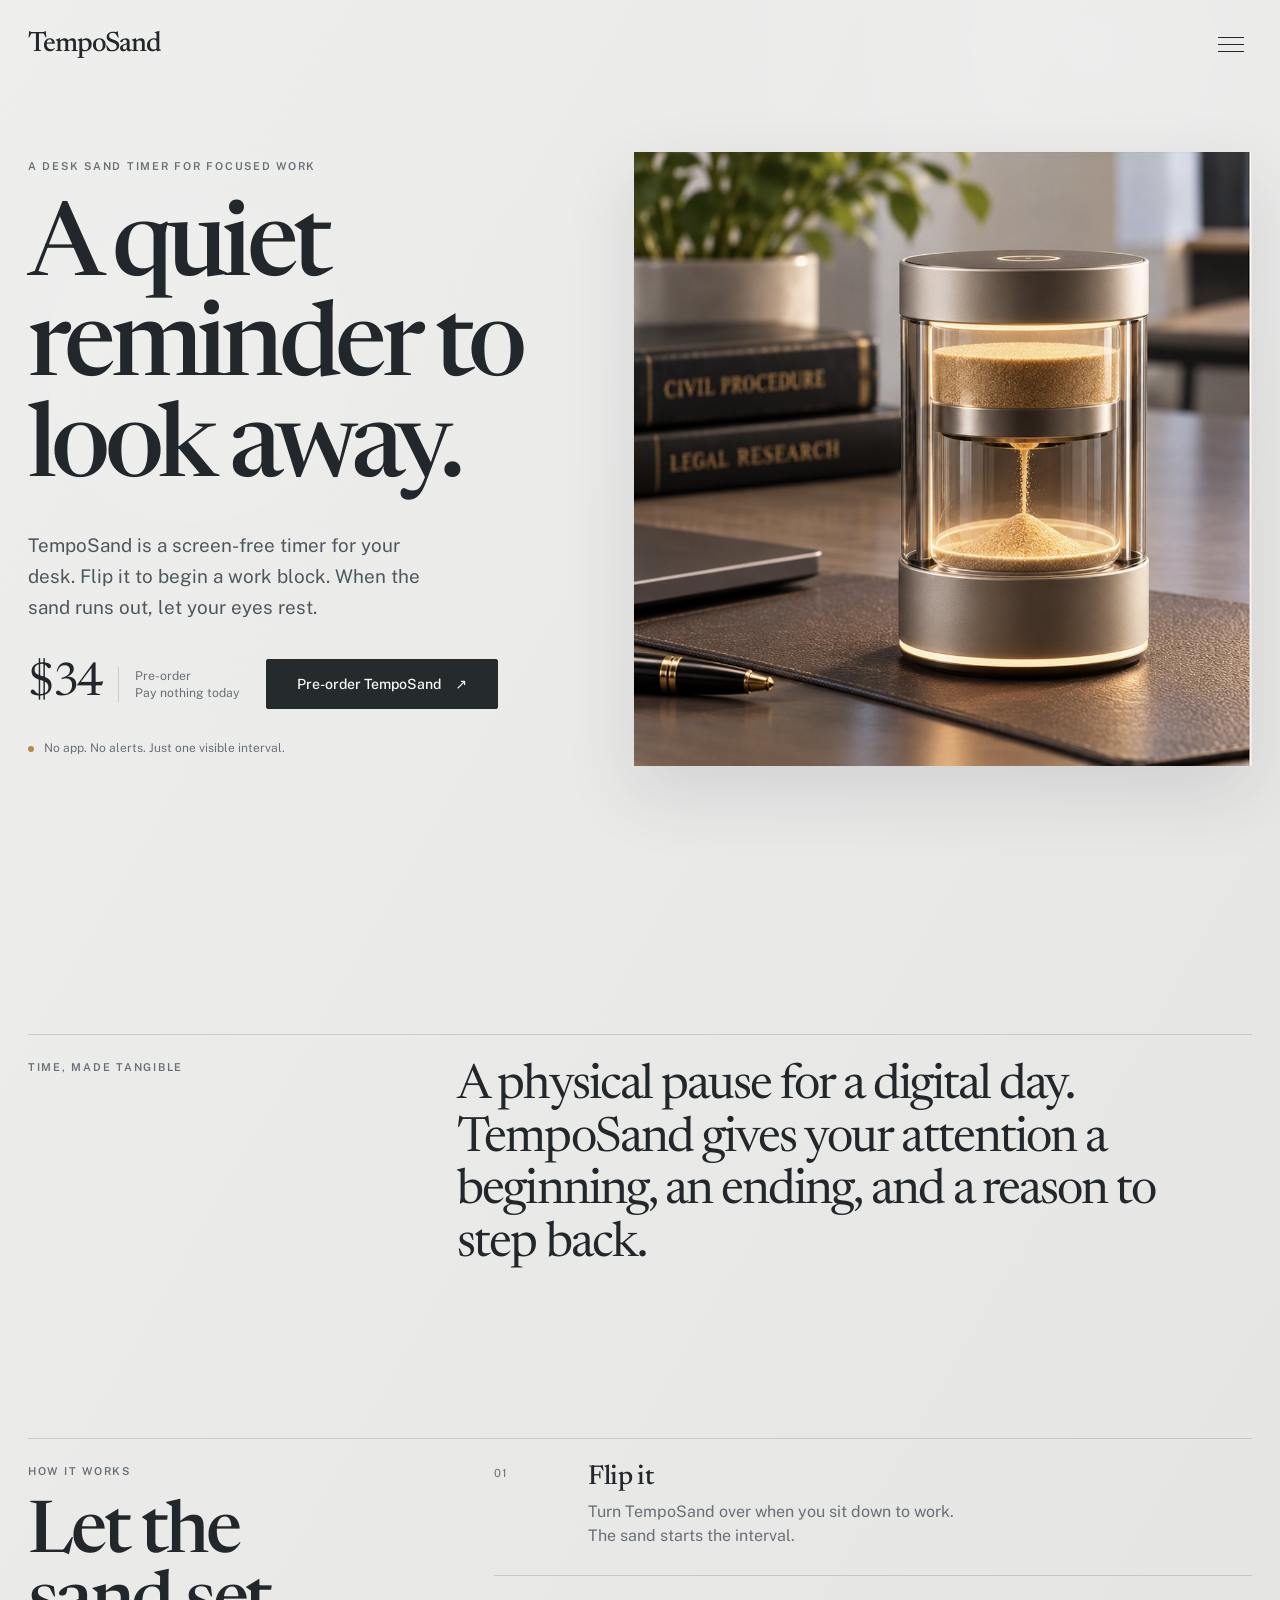
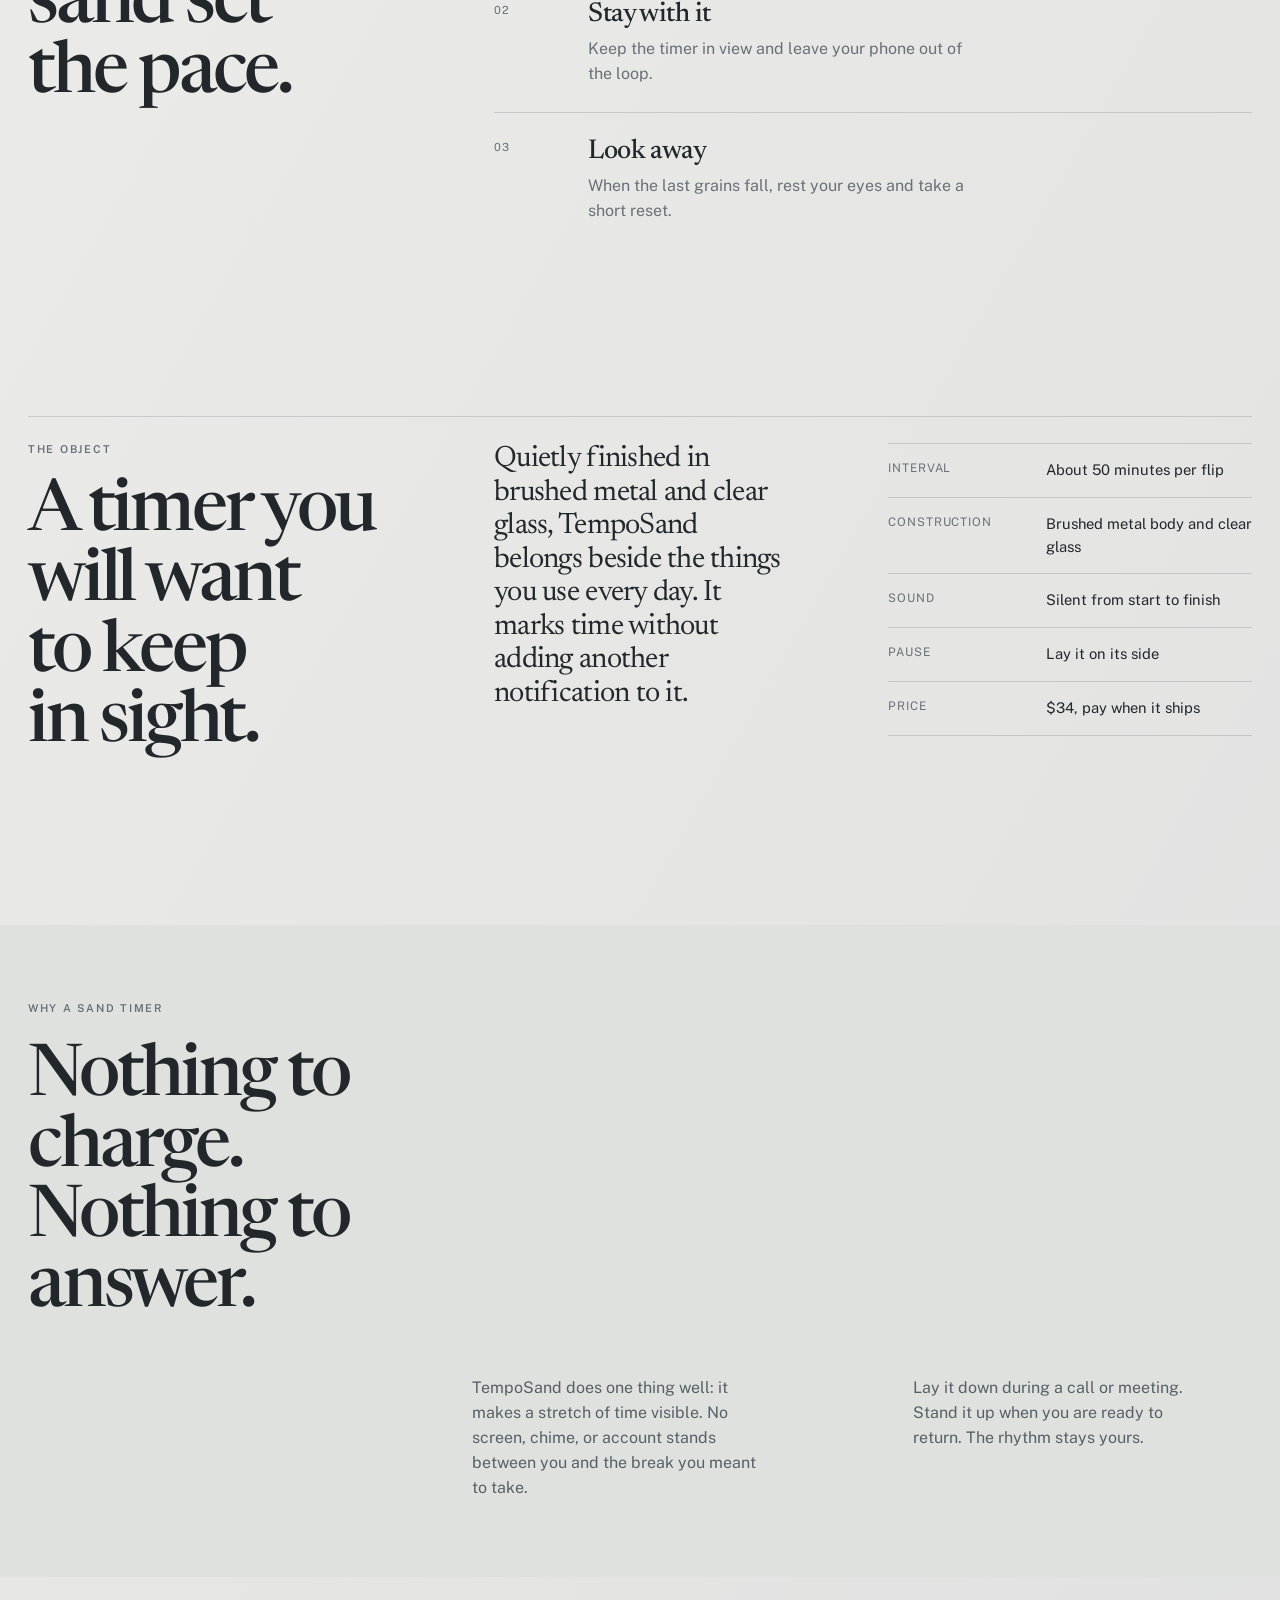
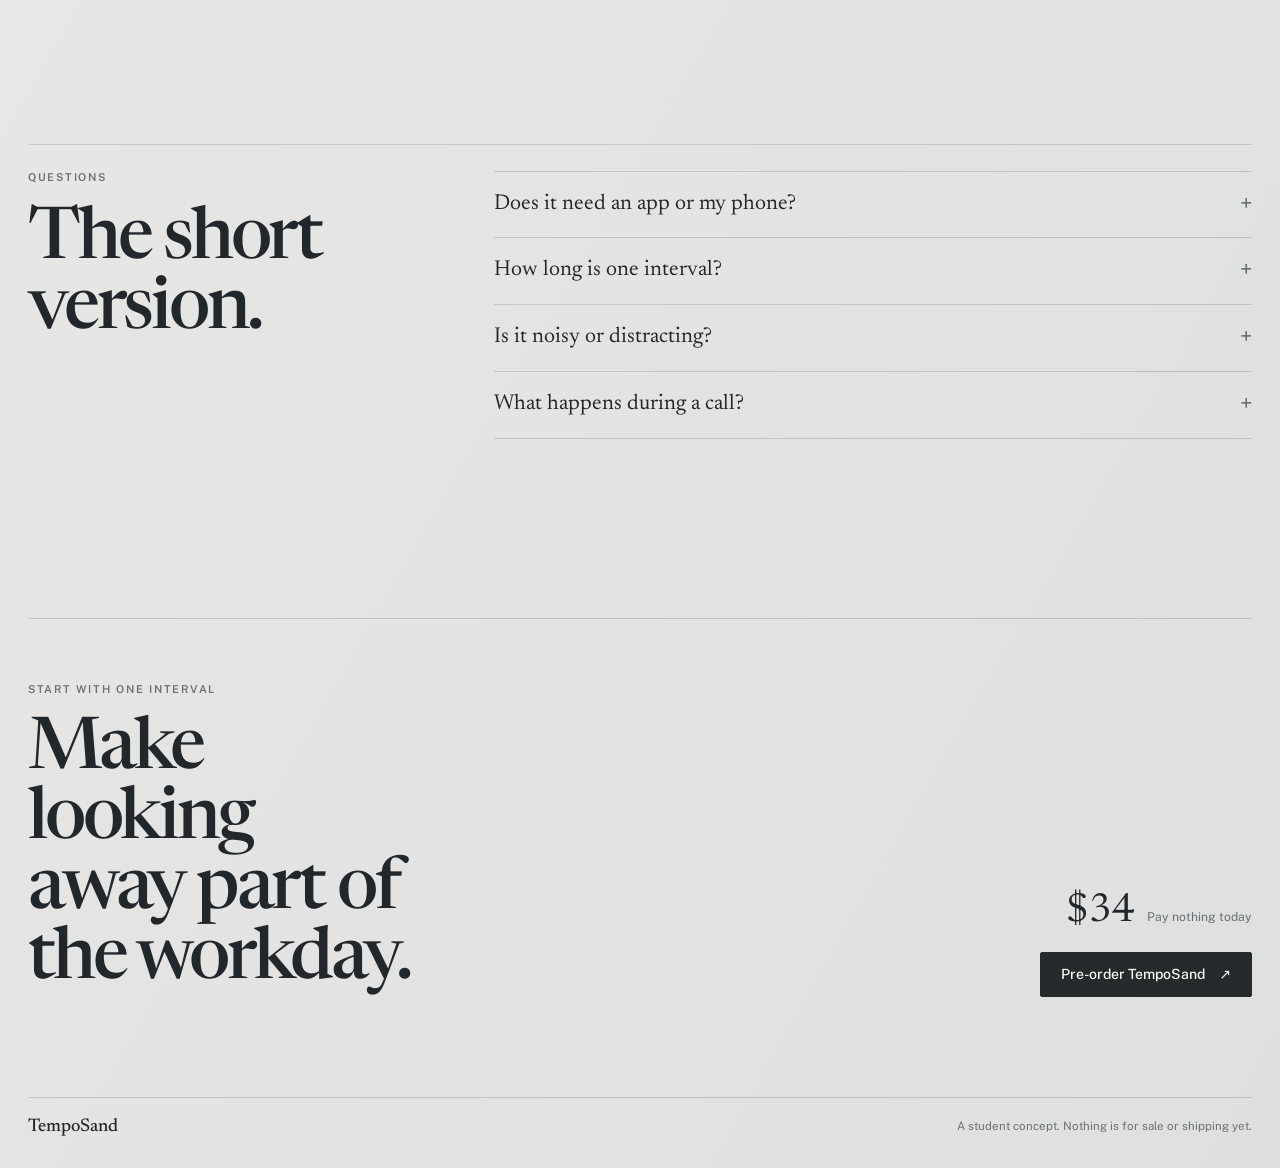
==== commit b507090a: "Fix TempoSand hero layout and stylesheet cache" ====
--- a/index.html
+++ b/index.html
@@ -9,19 +9,24 @@
 <link rel="preconnect" href="https://fonts.googleapis.com">
 <link rel="preconnect" href="https://fonts.gstatic.com" crossorigin>
 <link rel="stylesheet" href="https://fonts.googleapis.com/css2?family=Newsreader:opsz,wght@6..72,400;6..72,500;6..72,600&family=Public+Sans:wght@400;500;600&display=swap">
-<link rel="stylesheet" href="styles.css">
+<link rel="stylesheet" href="styles.css?v=3">
 <!-- ANALYTICS: paste your analytics snippet (Plausible, Google Analytics, etc.) here and on the other pages. -->
 </head>
 <body data-page="home" class="has-sticky">
 <div class="site-shell">
   <header class="site-header">
     <a class="brand" href="index.html" aria-label="TempoSand home">TempoSand</a>
-    <nav aria-label="Primary navigation">
-      <a href="#how">How it works</a>
-      <a href="#details">Details</a>
-      <a href="#faq">Questions</a>
-      <a class="btn btn-small" href="checkout.html" data-cta>Pre-order</a>
-    </nav>
+    <button class="menu-toggle" type="button" aria-expanded="false" aria-controls="site-menu" aria-label="Open menu" data-menu-toggle>
+      <span></span><span></span><span></span>
+    </button>
+    <div class="site-menu" id="site-menu" data-menu hidden>
+      <nav aria-label="Primary navigation">
+        <a href="#how">How it works</a>
+        <a href="#details">Details</a>
+        <a href="#faq">Questions</a>
+        <a class="btn btn-dark" href="checkout.html" data-cta>Pre-order TempoSand <span aria-hidden="true">↗</span></a>
+      </nav>
+    </div>
   </header>
 
   <main>
@@ -37,9 +42,8 @@
         <p class="hero-note"><span class="status-dot" aria-hidden="true"></span> No app. No alerts. Just one visible interval.</p>
       </div>
       <figure class="product-stage">
-        <div class="stage-kicker">TempoSand <span>·</span> 50 min</div>
         <img src="tempo-hero.jpg" width="1010" height="1002" alt="TempoSand desk sand timer with brushed metal ends and clear glass, sand flowing through the center">
-        <figcaption>One flip. One focused interval.</figcaption>
+        <figcaption class="visually-hidden">One flip. One focused interval.</figcaption>
       </figure>
     </section>
 
--- a/styles.css
+++ b/styles.css
@@ -12,7 +12,7 @@
 
 * { box-sizing: border-box; }
 html { -webkit-text-size-adjust: 100%; scroll-behavior: smooth; scroll-padding-top: 88px; }
-body { margin: 0; background: var(--paper); color: var(--ink); font: 400 16px/1.55 var(--body); }
+body { margin: 0; background: linear-gradient(120deg, #eeeeed 0%, #e6e6e5 52%, #dedfdf 100%); color: var(--ink); font: 400 16px/1.55 var(--body); }
 body::before { content: ""; position: fixed; inset: 0; pointer-events: none; opacity: .2; background: radial-gradient(circle at 85% 5%, rgba(255,255,255,.92), transparent 32%), radial-gradient(circle at 15% 40%, rgba(255,255,255,.45), transparent 30%); }
 [hidden] { display: none !important; }
 a { color: inherit; }
@@ -26,11 +26,18 @@
 [tabindex="-1"]:focus { outline: none; }
 
 .site-shell { width: min(100% - 56px, 1440px); margin-inline: auto; position: relative; }
-.site-header { min-height: 88px; display: flex; align-items: center; justify-content: space-between; gap: 24px; position: relative; z-index: 2; }
+.site-header { min-height: 88px; display: flex; align-items: center; justify-content: space-between; gap: 24px; position: relative; z-index: 3; }
 .brand { font: 500 1.75rem/1 var(--display); letter-spacing: -.04em; text-decoration: none; }
-nav { display: flex; align-items: center; gap: clamp(18px, 2.6vw, 42px); }
-nav a:not(.btn) { font-size: .82rem; color: var(--muted); text-decoration: none; }
-nav a:not(.btn):hover { color: var(--ink); }
+nav { display: flex; flex-direction: column; align-items: stretch; gap: 0; }
+.menu-toggle { display: flex; flex-direction: column; justify-content: center; gap: 6px; width: 42px; height: 42px; padding: 8px; border: 0; background: transparent; color: var(--ink); cursor: pointer; }
+.menu-toggle span { display: block; width: 100%; height: 1px; background: currentColor; transition: transform .2s ease, opacity .2s ease; }
+.menu-toggle[aria-expanded="true"] span:nth-child(1) { transform: translateY(7px) rotate(45deg); }
+.menu-toggle[aria-expanded="true"] span:nth-child(2) { opacity: 0; }
+.menu-toggle[aria-expanded="true"] span:nth-child(3) { transform: translateY(-7px) rotate(-45deg); }
+.site-menu { position: absolute; top: 74px; right: 0; width: min(290px, calc(100vw - 36px)); padding: 12px; border: 1px solid var(--rule); background: rgba(242,241,239,.96); box-shadow: 0 18px 45px rgba(34,39,43,.12); backdrop-filter: blur(12px); }
+.site-menu a:not(.btn) { display: block; padding: 12px 10px; color: var(--ink); font-size: .84rem; text-decoration: none; }
+.site-menu a:not(.btn):hover { background: rgba(255,255,255,.55); }
+.site-menu .btn { margin-top: 8px; }
 .btn { display: inline-flex; align-items: center; justify-content: center; gap: 14px; border: 1px solid var(--dark); border-radius: 2px; padding: 14px 20px; color: var(--ink); font: 500 .88rem/1 var(--body); text-decoration: none; cursor: pointer; transition: background .2s ease, color .2s ease, transform .2s ease; }
 .btn:hover { transform: translateY(-1px); }
 .btn-small { padding: 12px 18px; }
@@ -43,7 +50,7 @@
 .hero { min-height: min(780px, calc(100vh - 88px)); display: grid; grid-template-columns: minmax(0, .91fr) minmax(0, 1.09fr); align-items: center; gap: clamp(32px, 7vw, 112px); padding: 48px 0 86px; }
 .hero-copy { display: flex; flex-direction: column; align-items: flex-start; gap: 28px; position: relative; z-index: 1; }
 .eyebrow { color: var(--muted); font-size: .68rem; font-weight: 600; letter-spacing: .16em; line-height: 1.2; text-transform: uppercase; }
-.hero-copy h1 { max-width: 7.2ch; }
+.hero-copy h1 { max-width: 8.5ch; }
 .hero-lede { max-width: 35ch; color: #4e575d; font-size: clamp(1rem, 1.5vw, 1.18rem); line-height: 1.65; }
 .hero-purchase { display: flex; align-items: center; flex-wrap: wrap; gap: 26px; margin-top: 8px; }
 .price-lockup { display: flex; align-items: center; gap: 16px; }
@@ -53,10 +60,8 @@
 .status-dot { width: 6px; height: 6px; border-radius: 50%; background: #b68b4d; }
 .product-stage { min-width: 0; position: relative; align-self: stretch; display: flex; align-items: center; justify-content: center; isolation: isolate; }
 .product-stage::before { content: ""; position: absolute; z-index: -1; width: 88%; aspect-ratio: 1; border-radius: 50%; background: radial-gradient(circle, rgba(255,255,255,.92) 0, rgba(255,255,255,.43) 44%, rgba(255,255,255,0) 70%); }
-.product-stage img { display: block; width: min(100%, 650px); height: auto; border-radius: 1px; box-shadow: 0 26px 65px rgba(49, 54, 55, .15); }
-.stage-kicker { position: absolute; top: 8%; left: 5%; z-index: 1; color: rgba(34,39,43,.56); font-size: .68rem; font-weight: 600; letter-spacing: .12em; text-transform: uppercase; }
-.stage-kicker span { padding-inline: 8px; color: rgba(34,39,43,.3); }
-.product-stage figcaption { position: absolute; right: 2%; bottom: 8%; color: rgba(34,39,43,.58); font: 400 1rem/1 var(--display); font-style: italic; }
+.product-stage img { display: block; width: min(100%, 720px); max-height: min(720px, calc(100vh - 148px)); height: auto; object-fit: contain; border-radius: 0; box-shadow: 0 26px 65px rgba(49, 54, 55, .13); }
+.visually-hidden { position: absolute !important; width: 1px !important; height: 1px !important; padding: 0 !important; margin: -1px !important; overflow: hidden !important; clip: rect(0, 0, 0, 0) !important; white-space: nowrap !important; border: 0 !important; }
 
 .intro-band { display: grid; grid-template-columns: minmax(160px, .5fr) minmax(0, 1fr); gap: 32px; border-top: 1px solid var(--rule); padding-top: 26px; }
 .intro-statement { max-width: 27ch; font: 400 clamp(2rem, 3.8vw, 4.2rem)/1.08 var(--display); letter-spacing: -.04em; }
@@ -143,7 +148,7 @@
 @media (max-width: 800px) {
   .site-shell { width: min(100% - 36px, 620px); }
   .site-header { min-height: 72px; }
-  nav a:not(.btn) { display: none; }
+  .site-menu { top: 62px; }
   .hero { min-height: auto; grid-template-columns: 1fr; gap: 46px; padding: 54px 0 0; }
   .hero-copy { order: 1; }
   .product-stage { order: 0; min-height: 420px; }
